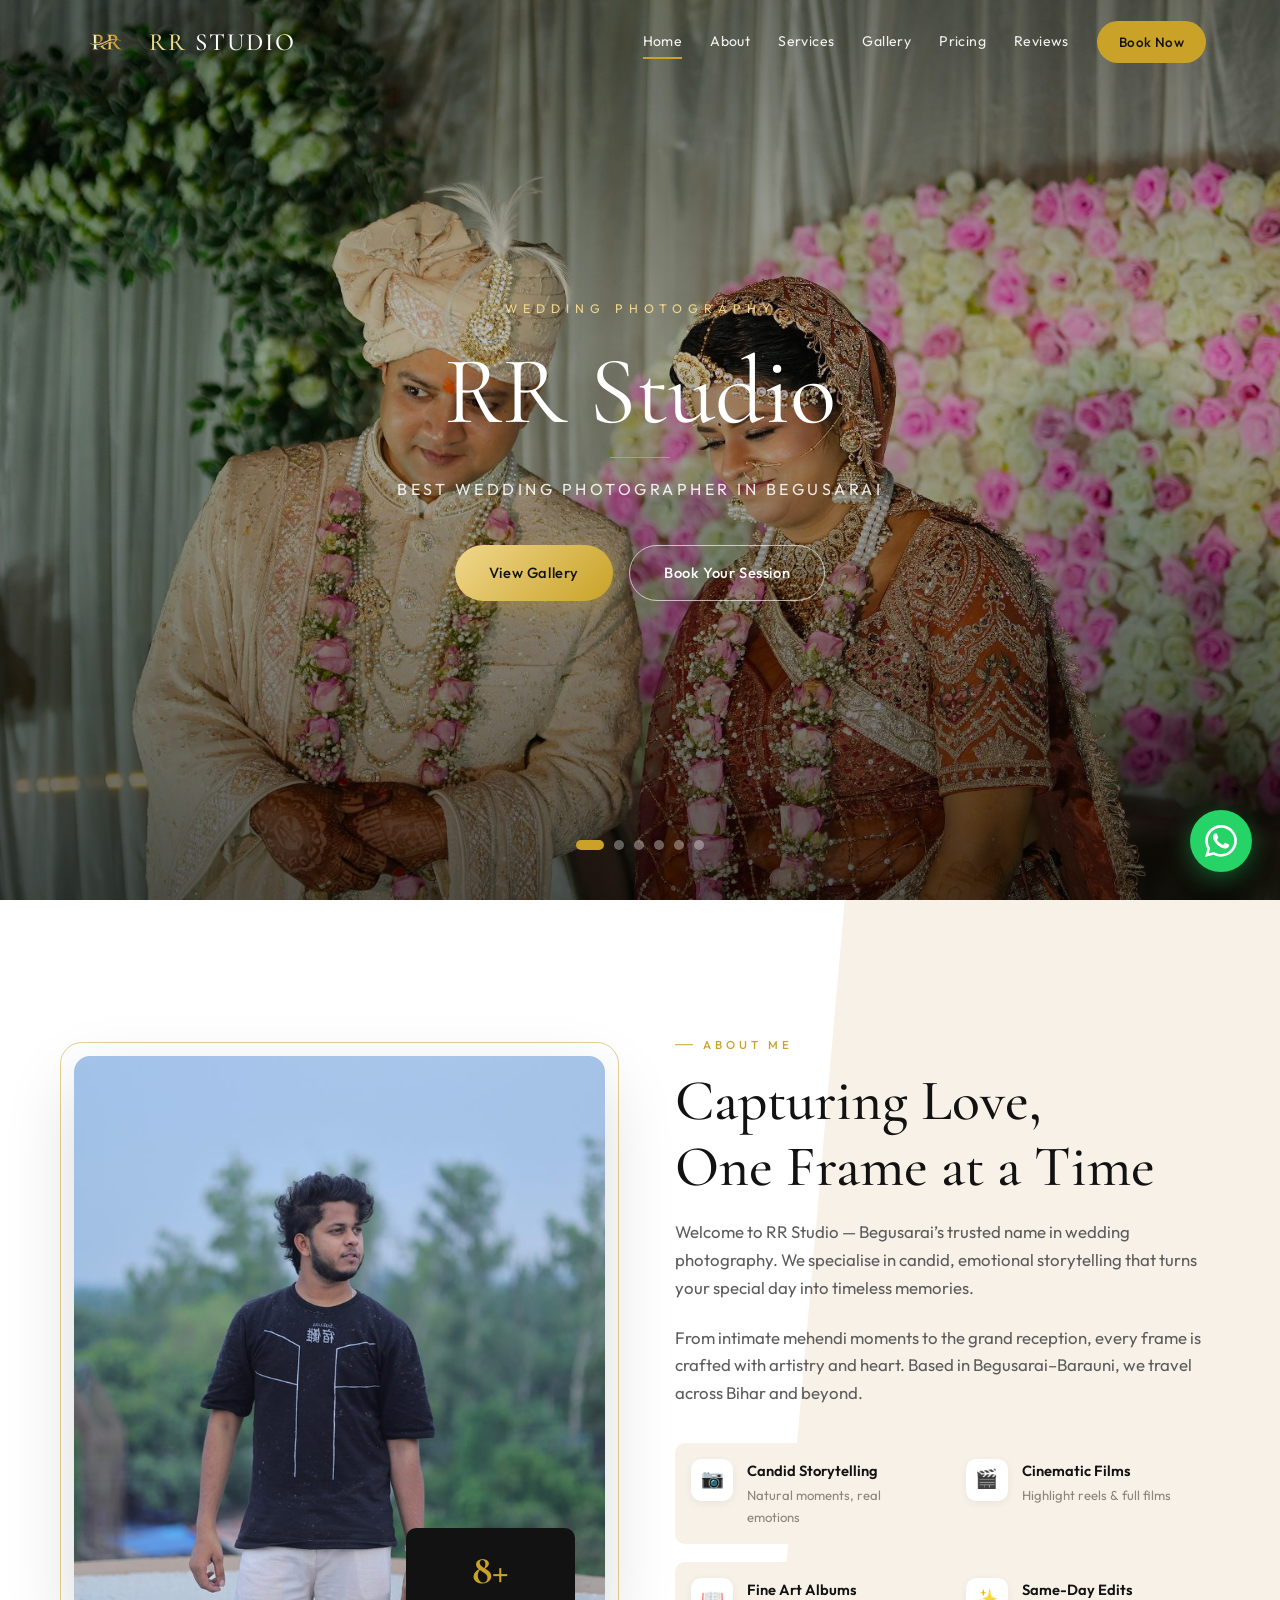
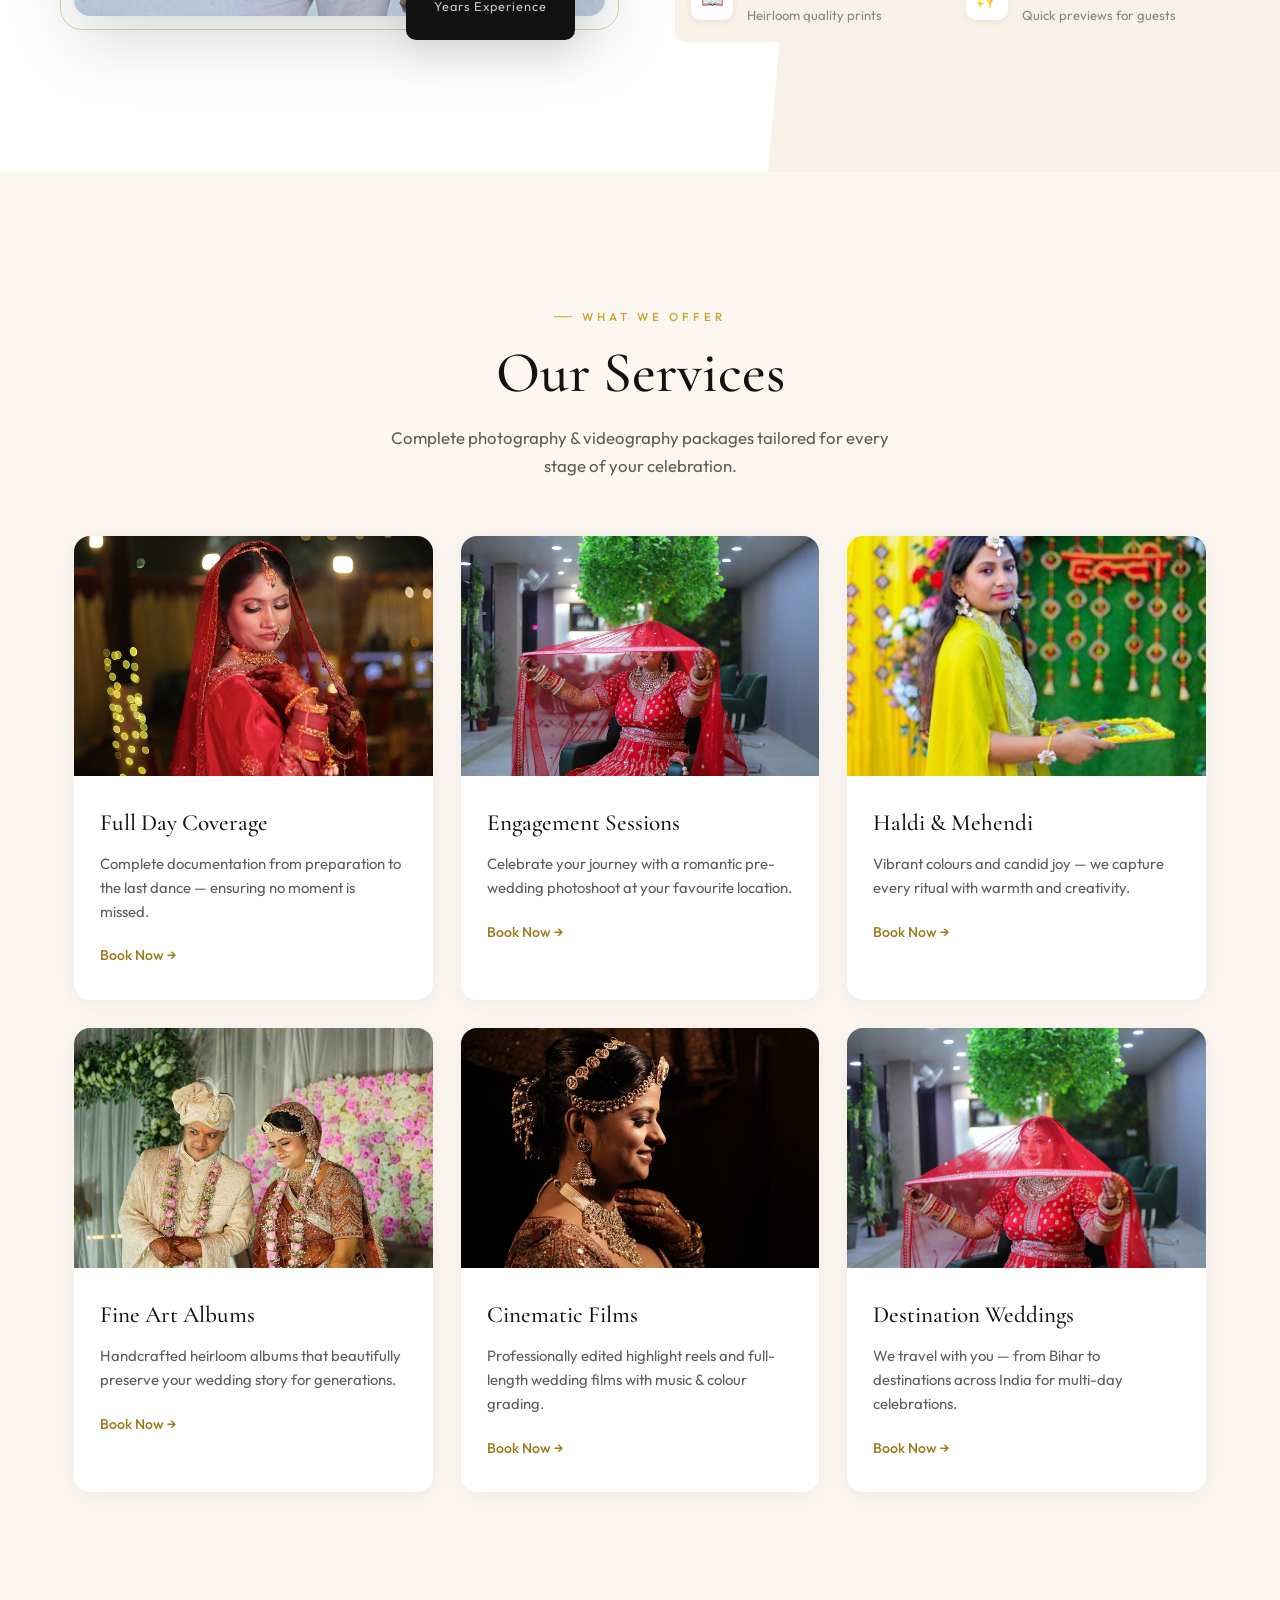
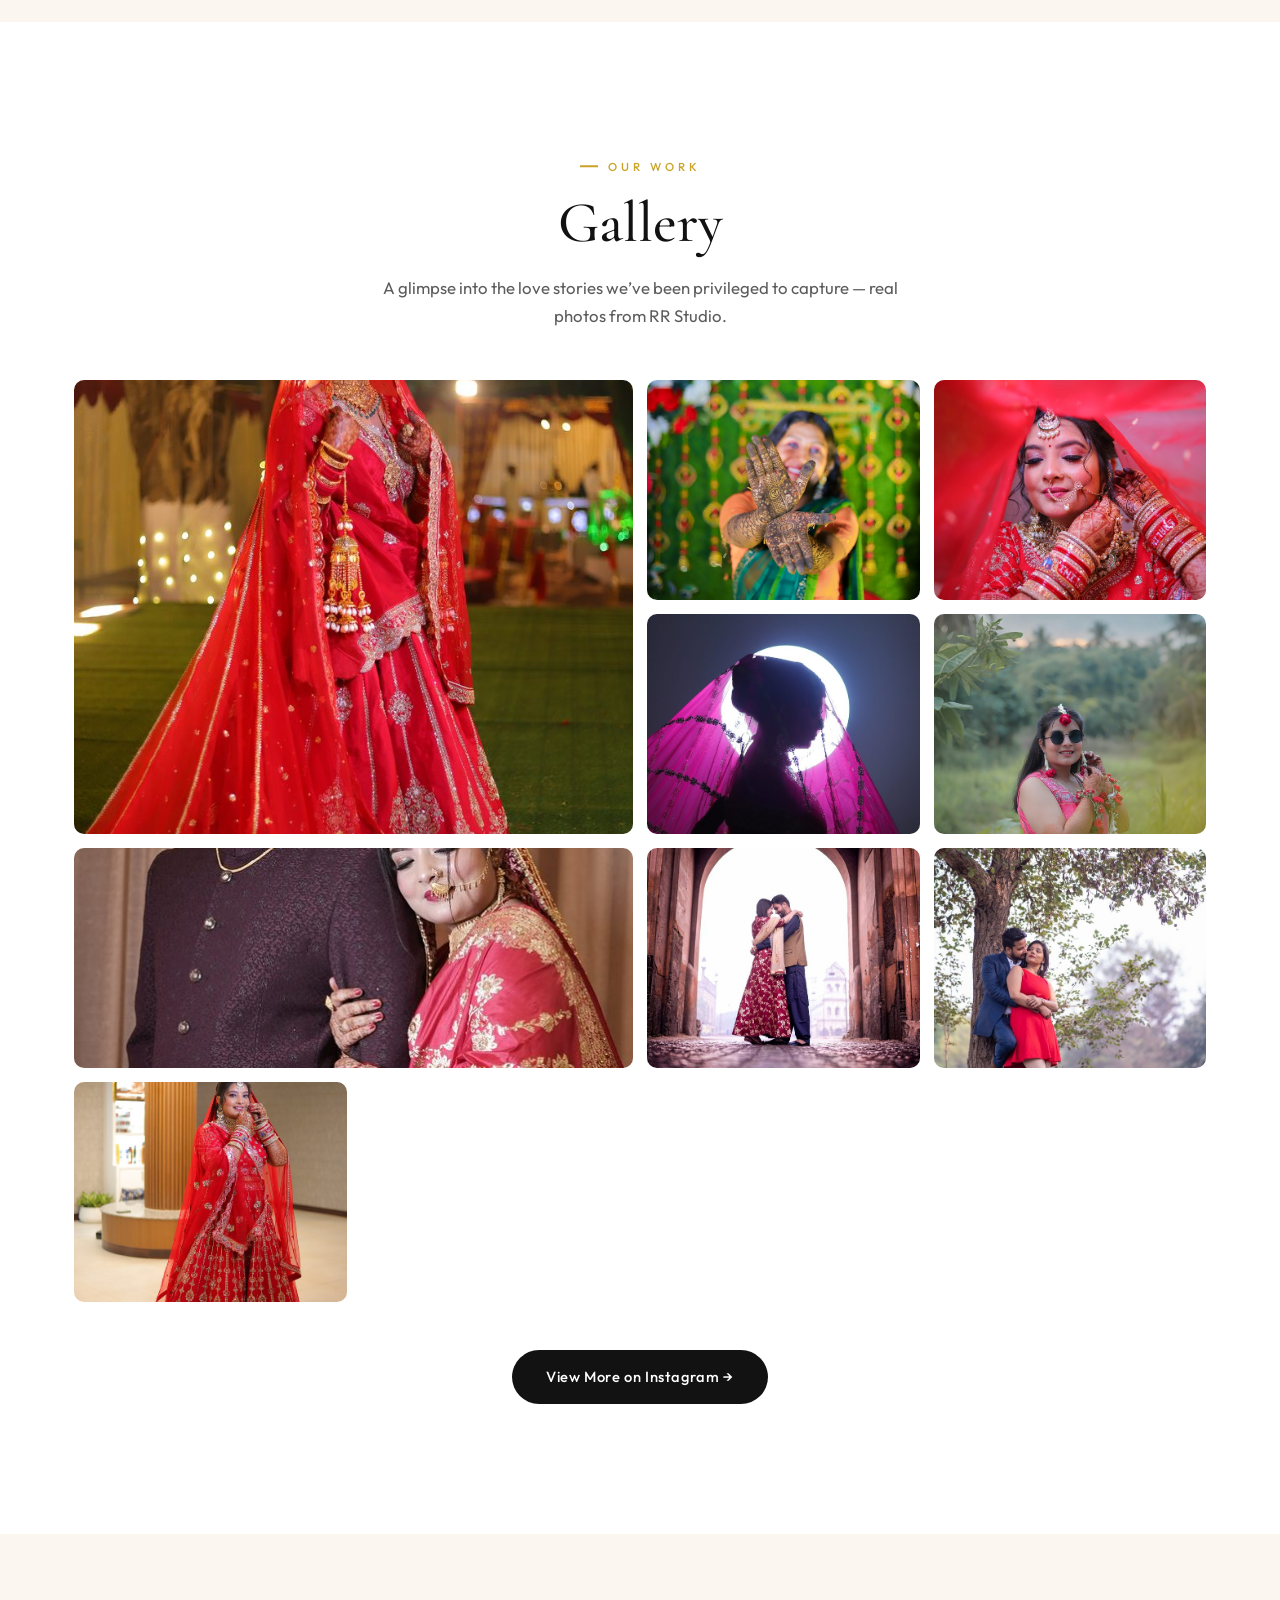
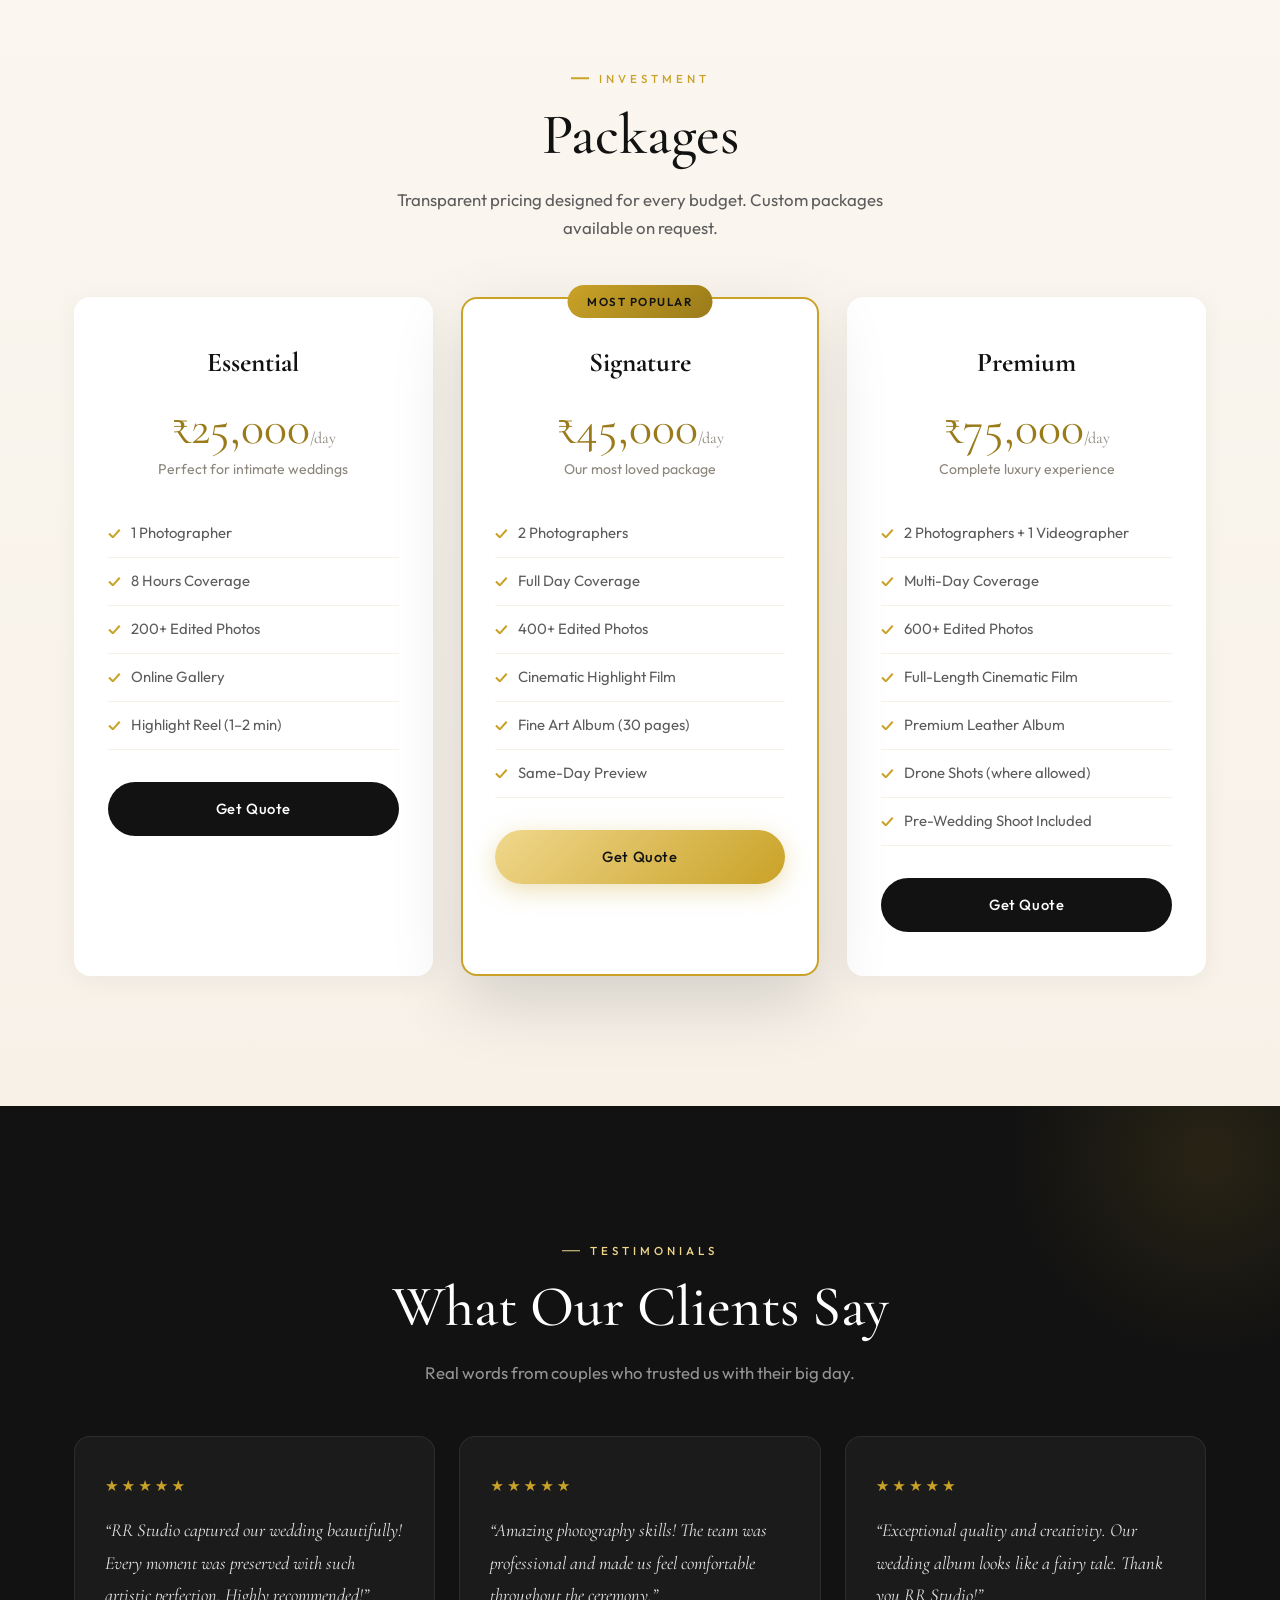
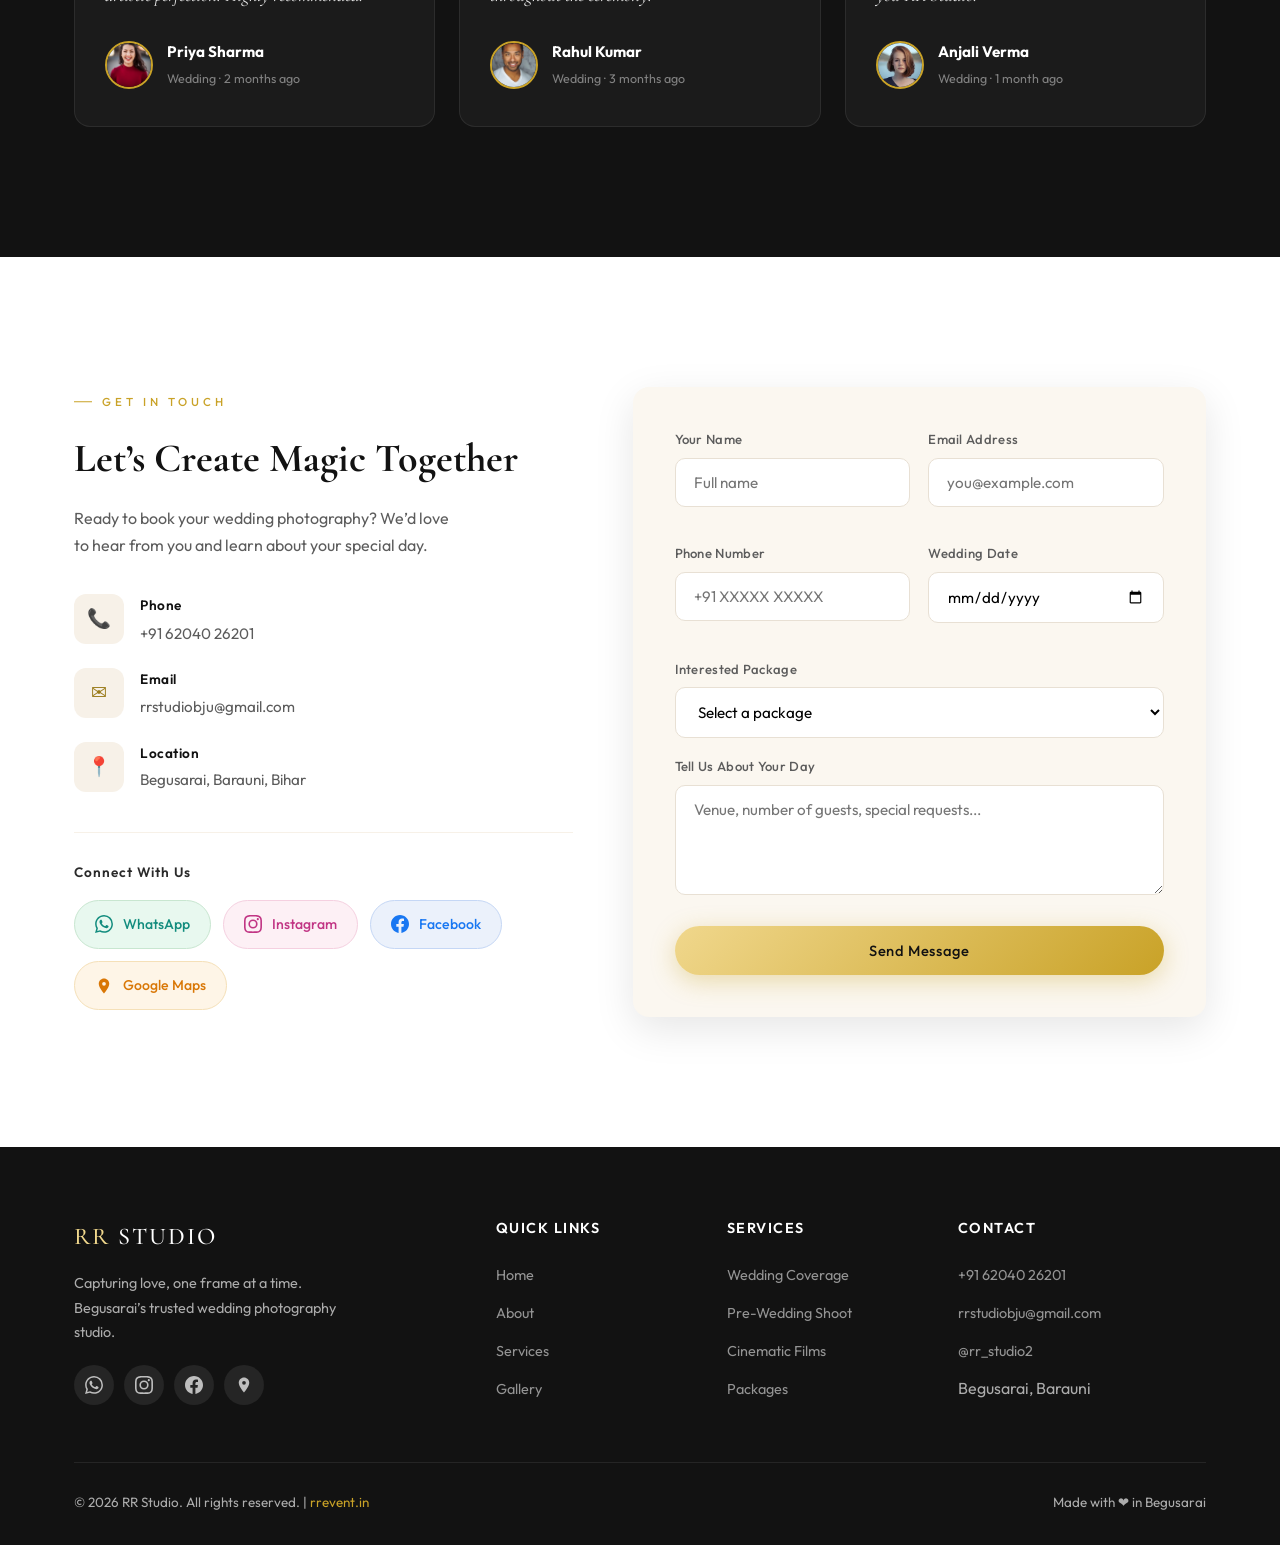
==== rrevent/index.html @ 8a252569 "Add files via upload" ====
<!DOCTYPE html>
<html lang="en">
<head>
  <meta charset="UTF-8" />
  <meta name="viewport" content="width=device-width, initial-scale=1.0" />
  <meta name="description" content="RR Studio – Best Wedding Photographer in Begusarai. Capturing love, one frame at a time. Full day coverage, engagement sessions, fine art albums." />
  <meta name="keywords" content="wedding photographer Begusarai, RR Studio, wedding photography Bihar, pre-wedding shoot, candid photography" />
  <title>RR Studio | Best Wedding Photographer in Begusarai</title>
  <link rel="preconnect" href="https://fonts.googleapis.com" />
  <link rel="preconnect" href="https://fonts.gstatic.com" crossorigin />
  <link href="https://fonts.googleapis.com/css2?family=Cormorant+Garamond:ital,wght@0,400;0,500;0,600;1,400&family=Outfit:wght@300;400;500;600&display=swap" rel="stylesheet" />
  <link rel="stylesheet" href="css/style.css" />
  <link rel="icon" type="image/png" href="images/logo-rr.png" />
</head>
<body>

  <header class="header" id="header">
    <div class="container">
      <a href="#home" class="logo">
        <img src="images/logo-rr.png" alt="RR Studio" class="logo-img" />
        <span class="logo-text"><span class="logo-accent">RR</span> STUDIO</span>
      </a>
      <nav class="nav" id="nav">
        <a href="#home" class="active">Home</a>
        <a href="#about">About</a>
        <a href="#services">Services</a>
        <a href="#gallery">Gallery</a>
        <a href="#pricing">Pricing</a>
        <a href="#testimonials">Reviews</a>
        <a href="#contact" class="nav-cta">Book Now</a>
      </nav>
      <button class="menu-toggle" id="menuToggle" aria-label="Toggle menu">
        <span></span><span></span><span></span>
      </button>
    </div>
  </header>

  <!-- HERO with real site photos slider -->
  <section class="hero" id="home">
    <div class="hero-slides">
      <div class="hero-slide active" style="background-image:url('images/hero-1.jpg')"></div>
      <div class="hero-slide" style="background-image:url('images/hero-2.jpg')"></div>
      <div class="hero-slide" style="background-image:url('images/hero-3.jpg')"></div>
      <div class="hero-slide" style="background-image:url('images/hero-4.jpg')"></div>
      <div class="hero-slide" style="background-image:url('images/hero-5.jpg')"></div>
      <div class="hero-slide" style="background-image:url('images/hero-6.jpg')"></div>
    </div>
    <div class="hero-overlay"></div>
    <div class="hero-content">
      <p class="hero-label">Wedding Photography</p>
      <h1>RR Studio</h1>
      <div class="hero-line"></div>
      <p class="hero-subtitle">Best Wedding Photographer in Begusarai</p>
      <div class="hero-btns">
        <a href="#gallery" class="btn btn-primary">View Gallery</a>
        <a href="#contact" class="btn btn-outline">Book Your Session</a>
      </div>
    </div>
    <div class="hero-dots" id="heroDots"></div>
  </section>

  <section class="about" id="about">
    <div class="container">
      <div class="about-grid">
        <div class="about-image-wrap">
          <div class="about-frame"></div>
          <div class="about-image">
            <img src="images/about.jpg" alt="RR Studio photographer" loading="lazy" />
          </div>
          <div class="about-badge">
            <strong>8+</strong>
            <span>Years Experience</span>
          </div>
        </div>
        <div class="about-content">
          <span class="section-label">About Me</span>
          <h2 class="section-title">Capturing Love,<br />One Frame at a Time</h2>
          <p class="section-desc">
            Welcome to RR Studio — Begusarai’s trusted name in wedding photography. We specialise in candid, emotional storytelling that turns your special day into timeless memories.
          </p>
          <p class="section-desc">
            From intimate mehendi moments to the grand reception, every frame is crafted with artistry and heart. Based in Begusarai–Barauni, we travel across Bihar and beyond.
          </p>
          <div class="about-features">
            <div class="feature-item">
              <div class="feature-icon">📷</div>
              <div>
                <h4>Candid Storytelling</h4>
                <p>Natural moments, real emotions</p>
              </div>
            </div>
            <div class="feature-item">
              <div class="feature-icon">🎬</div>
              <div>
                <h4>Cinematic Films</h4>
                <p>Highlight reels & full films</p>
              </div>
            </div>
            <div class="feature-item">
              <div class="feature-icon">📖</div>
              <div>
                <h4>Fine Art Albums</h4>
                <p>Heirloom quality prints</p>
              </div>
            </div>
            <div class="feature-item">
              <div class="feature-icon">✨</div>
              <div>
                <h4>Same-Day Edits</h4>
                <p>Quick previews for guests</p>
              </div>
            </div>
          </div>
        </div>
      </div>
    </div>
  </section>

  <section class="services" id="services">
    <div class="container">
      <div class="services-header">
        <span class="section-label">What We Offer</span>
        <h2 class="section-title">Our Services</h2>
        <p class="section-desc">Complete photography & videography packages tailored for every stage of your celebration.</p>
      </div>
      <div class="services-grid">
        <div class="service-card">
          <div class="service-img"><img src="images/service-1.jpg" alt="Full day coverage" loading="lazy" /></div>
          <div class="service-body">
            <h3>Full Day Coverage</h3>
            <p>Complete documentation from preparation to the last dance — ensuring no moment is missed.</p>
            <a href="#contact" class="service-link">Book Now →</a>
          </div>
        </div>
        <div class="service-card">
          <div class="service-img"><img src="images/service-2.jpg" alt="Engagement sessions" loading="lazy" /></div>
          <div class="service-body">
            <h3>Engagement Sessions</h3>
            <p>Celebrate your journey with a romantic pre-wedding photoshoot at your favourite location.</p>
            <a href="#contact" class="service-link">Book Now →</a>
          </div>
        </div>
        <div class="service-card">
          <div class="service-img"><img src="images/service-3.jpg" alt="Haldi & mehendi" loading="lazy" /></div>
          <div class="service-body">
            <h3>Haldi & Mehendi</h3>
            <p>Vibrant colours and candid joy — we capture every ritual with warmth and creativity.</p>
            <a href="#contact" class="service-link">Book Now →</a>
          </div>
        </div>
        <div class="service-card">
          <div class="service-img"><img src="images/service-4.jpg" alt="Fine art albums" loading="lazy" /></div>
          <div class="service-body">
            <h3>Fine Art Albums</h3>
            <p>Handcrafted heirloom albums that beautifully preserve your wedding story for generations.</p>
            <a href="#contact" class="service-link">Book Now →</a>
          </div>
        </div>
        <div class="service-card">
          <div class="service-img"><img src="images/service-5.jpg" alt="Cinematic films" loading="lazy" /></div>
          <div class="service-body">
            <h3>Cinematic Films</h3>
            <p>Professionally edited highlight reels and full-length wedding films with music & colour grading.</p>
            <a href="#contact" class="service-link">Book Now →</a>
          </div>
        </div>
        <div class="service-card">
          <div class="service-img"><img src="images/video-thumb.jpg" alt="Destination weddings" loading="lazy" /></div>
          <div class="service-body">
            <h3>Destination Weddings</h3>
            <p>We travel with you — from Bihar to destinations across India for multi-day celebrations.</p>
            <a href="#contact" class="service-link">Book Now →</a>
          </div>
        </div>
      </div>
    </div>
  </section>

  <section class="gallery" id="gallery">
    <div class="container">
      <div class="gallery-header">
        <span class="section-label">Our Work</span>
        <h2 class="section-title">Gallery</h2>
        <p class="section-desc">A glimpse into the love stories we’ve been privileged to capture — real photos from RR Studio.</p>
      </div>
      <div class="gallery-grid">
        <div class="gallery-item" data-src="images/gallery-1.jpg">
          <img src="images/gallery-1.jpg" alt="Wedding moment" loading="lazy" />
          <div class="gallery-overlay"><span>Wedding Day</span></div>
        </div>
        <div class="gallery-item" data-src="images/gallery-2.jpg">
          <img src="images/gallery-2.jpg" alt="Ceremony" loading="lazy" />
          <div class="gallery-overlay"><span>Ceremony</span></div>
        </div>
        <div class="gallery-item" data-src="images/gallery-3.jpg">
          <img src="images/gallery-3.jpg" alt="Couple" loading="lazy" />
          <div class="gallery-overlay"><span>Romantic</span></div>
        </div>
        <div class="gallery-item" data-src="images/gallery-4.jpg">
          <img src="images/gallery-4.jpg" alt="Details" loading="lazy" />
          <div class="gallery-overlay"><span>Details</span></div>
        </div>
        <div class="gallery-item" data-src="images/gallery-5.jpg">
          <img src="images/gallery-5.jpg" alt="Bride" loading="lazy" />
          <div class="gallery-overlay"><span>Bride</span></div>
        </div>
        <div class="gallery-item" data-src="images/gallery-6.jpg">
          <img src="images/gallery-6.jpg" alt="Couple portrait" loading="lazy" />
          <div class="gallery-overlay"><span>Couple</span></div>
        </div>
        <div class="gallery-item" data-src="images/gallery-7.jpg">
          <img src="images/gallery-7.jpg" alt="Mehendi" loading="lazy" />
          <div class="gallery-overlay"><span>Mehendi</span></div>
        </div>
        <div class="gallery-item" data-src="images/gallery-8.jpg">
          <img src="images/gallery-8.jpg" alt="Pre-wedding" loading="lazy" />
          <div class="gallery-overlay"><span>Pre-Wedding</span></div>
        </div>
        <div class="gallery-item" data-src="images/gallery-9.jpg">
          <img src="images/gallery-9.jpg" alt="Ceremony rituals" loading="lazy" />
          <div class="gallery-overlay"><span>Rituals</span></div>
        </div>
      </div>
      <div class="gallery-cta">
        <a href="https://www.instagram.com/rr_studio2" target="_blank" rel="noopener" class="btn btn-dark">View More on Instagram →</a>
      </div>
    </div>
  </section>

  <section class="pricing" id="pricing">
    <div class="container">
      <div class="pricing-header">
        <span class="section-label">Investment</span>
        <h2 class="section-title">Packages</h2>
        <p class="section-desc">Transparent pricing designed for every budget. Custom packages available on request.</p>
      </div>
      <div class="pricing-grid">
        <div class="price-card">
          <h3>Essential</h3>
          <div class="price-amount">₹25,000<span>/day</span></div>
          <p>Perfect for intimate weddings</p>
          <ul class="price-features">
            <li>1 Photographer</li>
            <li>8 Hours Coverage</li>
            <li>200+ Edited Photos</li>
            <li>Online Gallery</li>
            <li>Highlight Reel (1–2 min)</li>
          </ul>
          <a href="#contact" class="btn btn-dark" style="width:100%;justify-content:center">Get Quote</a>
        </div>
        <div class="price-card featured">
          <div class="price-badge">Most Popular</div>
          <h3>Signature</h3>
          <div class="price-amount">₹45,000<span>/day</span></div>
          <p>Our most loved package</p>
          <ul class="price-features">
            <li>2 Photographers</li>
            <li>Full Day Coverage</li>
            <li>400+ Edited Photos</li>
            <li>Cinematic Highlight Film</li>
            <li>Fine Art Album (30 pages)</li>
            <li>Same-Day Preview</li>
          </ul>
          <a href="#contact" class="btn btn-primary" style="width:100%;justify-content:center">Get Quote</a>
        </div>
        <div class="price-card">
          <h3>Premium</h3>
          <div class="price-amount">₹75,000<span>/day</span></div>
          <p>Complete luxury experience</p>
          <ul class="price-features">
            <li>2 Photographers + 1 Videographer</li>
            <li>Multi-Day Coverage</li>
            <li>600+ Edited Photos</li>
            <li>Full-Length Cinematic Film</li>
            <li>Premium Leather Album</li>
            <li>Drone Shots (where allowed)</li>
            <li>Pre-Wedding Shoot Included</li>
          </ul>
          <a href="#contact" class="btn btn-dark" style="width:100%;justify-content:center">Get Quote</a>
        </div>
      </div>
    </div>
  </section>

  <section class="testimonials" id="testimonials">
    <div class="container">
      <div class="testimonials-header">
        <span class="section-label">Testimonials</span>
        <h2 class="section-title">What Our Clients Say</h2>
        <p class="section-desc">Real words from couples who trusted us with their big day.</p>
      </div>
      <div class="testimonials-slider">
        <div class="testimonial-card">
          <div class="testimonial-stars">★★★★★</div>
          <p>“RR Studio captured our wedding beautifully! Every moment was preserved with such artistic perfection. Highly recommended!”</p>
          <div class="testimonial-author">
            <img src="images/avatar-2.jpg" alt="Priya Sharma" loading="lazy" />
            <div>
              <strong>Priya Sharma</strong>
              <span>Wedding · 2 months ago</span>
            </div>
          </div>
        </div>
        <div class="testimonial-card">
          <div class="testimonial-stars">★★★★★</div>
          <p>“Amazing photography skills! The team was professional and made us feel comfortable throughout the ceremony.”</p>
          <div class="testimonial-author">
            <img src="images/avatar-1.jpg" alt="Rahul Kumar" loading="lazy" />
            <div>
              <strong>Rahul Kumar</strong>
              <span>Wedding · 3 months ago</span>
            </div>
          </div>
        </div>
        <div class="testimonial-card">
          <div class="testimonial-stars">★★★★★</div>
          <p>“Exceptional quality and creativity. Our wedding album looks like a fairy tale. Thank you RR Studio!”</p>
          <div class="testimonial-author">
            <img src="images/avatar-3.jpg" alt="Anjali Verma" loading="lazy" />
            <div>
              <strong>Anjali Verma</strong>
              <span>Wedding · 1 month ago</span>
            </div>
          </div>
        </div>
      </div>
    </div>
  </section>

  <section class="contact" id="contact">
    <div class="container">
      <div class="contact-grid">
        <div class="contact-info">
          <span class="section-label">Get In Touch</span>
          <h2>Let’s Create Magic Together</h2>
          <p>Ready to book your wedding photography? We’d love to hear from you and learn about your special day.</p>
          <div class="contact-details">
            <div class="contact-item">
              <div class="contact-icon">📞</div>
              <div>
                <h4>Phone</h4>
                <a href="tel:+916204026201">+91 62040 26201</a>
              </div>
            </div>
            <div class="contact-item">
              <div class="contact-icon">✉️</div>
              <div>
                <h4>Email</h4>
                <a href="mailto:rrstudiobju@gmail.com">rrstudiobju@gmail.com</a>
              </div>
            </div>
            <div class="contact-item">
              <div class="contact-icon">📍</div>
              <div>
                <h4>Location</h4>
                <p>Begusarai, Barauni, Bihar</p>
              </div>
            </div>
          </div>

          <!-- Separate social media links -->
          <div class="social-section">
            <h4>Connect With Us</h4>
            <div class="social-links">
              <a href="https://wa.me/916204026201" target="_blank" rel="noopener" class="social-btn social-whatsapp">
                <svg viewBox="0 0 24 24" fill="currentColor"><path d="M17.472 14.382c-.297-.149-1.758-.867-2.03-.967-.273-.099-.471-.148-.67.15-.197.297-.767.966-.94 1.164-.173.199-.347.223-.644.075-.297-.15-1.255-.463-2.39-1.475-.883-.788-1.48-1.761-1.653-2.059-.173-.297-.018-.458.13-.606.134-.133.298-.347.446-.52.149-.174.198-.298.298-.497.099-.198.05-.371-.025-.52-.075-.149-.669-1.612-.916-2.207-.242-.579-.487-.5-.669-.51-.173-.008-.371-.01-.57-.01-.198 0-.52.074-.792.372-.272.297-1.04 1.016-1.04 2.479 0 1.462 1.065 2.875 1.213 3.074.149.198 2.096 3.2 5.077 4.487.709.306 1.262.489 1.694.625.712.227 1.36.195 1.871.118.571-.085 1.758-.719 2.006-1.413.248-.694.248-1.289.173-1.413-.074-.124-.272-.198-.57-.347m-5.421 7.403h-.004a9.87 9.87 0 01-5.031-1.378l-.361-.214-3.741.982.998-3.648-.235-.374a9.86 9.86 0 01-1.51-5.26c.001-5.45 4.436-9.884 9.888-9.884 2.64 0 5.122 1.03 6.988 2.898a9.825 9.825 0 012.893 6.994c-.003 5.45-4.435 9.884-9.885 9.884m8.413-18.297A11.815 11.815 0 0012.05 0C5.495 0 .16 5.335.157 11.892c0 2.096.547 4.142 1.588 5.945L.057 24l6.305-1.654a11.882 11.882 0 005.683 1.448h.005c6.554 0 11.89-5.335 11.893-11.893a11.821 11.821 0 00-3.48-8.413z"/></svg>
                WhatsApp
              </a>
              <a href="https://www.instagram.com/rr_studio2" target="_blank" rel="noopener" class="social-btn social-instagram">
                <svg viewBox="0 0 24 24" fill="currentColor"><path d="M12 2.163c3.204 0 3.584.012 4.85.07 3.252.148 4.771 1.691 4.919 4.919.058 1.265.069 1.645.069 4.849 0 3.205-.012 3.584-.069 4.849-.149 3.225-1.664 4.771-4.919 4.919-1.266.058-1.644.07-4.85.07-3.204 0-3.584-.012-4.849-.07-3.26-.149-4.771-1.699-4.919-4.92-.058-1.265-.07-1.644-.07-4.849 0-3.204.013-3.583.07-4.849.149-3.227 1.664-4.771 4.919-4.919 1.266-.057 1.645-.069 4.849-.069zM12 0C8.741 0 8.333.014 7.053.072 2.695.272.273 2.69.073 7.052.014 8.333 0 8.741 0 12c0 3.259.014 3.668.072 4.948.2 4.358 2.618 6.78 6.98 6.98C8.333 23.986 8.741 24 12 24c3.259 0 3.668-.014 4.948-.072 4.354-.2 6.782-2.618 6.979-6.98.059-1.28.073-1.689.073-4.948 0-3.259-.014-3.667-.072-4.947-.196-4.354-2.617-6.78-6.979-6.98C15.668.014 15.259 0 12 0zm0 5.838a6.162 6.162 0 100 12.324 6.162 6.162 0 000-12.324zM12 16a4 4 0 110-8 4 4 0 010 8zm6.406-11.845a1.44 1.44 0 100 2.881 1.44 1.44 0 000-2.881z"/></svg>
                Instagram
              </a>
              <a href="https://www.facebook.com/share/1G24nkr9LL/" target="_blank" rel="noopener" class="social-btn social-facebook">
                <svg viewBox="0 0 24 24" fill="currentColor"><path d="M24 12.073c0-6.627-5.373-12-12-12s-12 5.373-12 12c0 5.99 4.388 10.954 10.125 11.854v-8.385H7.078v-3.47h3.047V9.43c0-3.007 1.792-4.669 4.533-4.669 1.312 0 2.686.235 2.686.235v2.953H15.83c-1.491 0-1.956.925-1.956 1.874v2.25h3.328l-.532 3.47h-2.796v8.385C19.612 23.027 24 18.062 24 12.073z"/></svg>
                Facebook
              </a>
              <a href="https://maps.app.goo.gl/Mp9yTVMBYyzsMX6s5" target="_blank" rel="noopener" class="social-btn social-maps">
                <svg viewBox="0 0 24 24" fill="currentColor"><path d="M12 2C8.13 2 5 5.13 5 9c0 5.25 7 13 7 13s7-7.75 7-13c0-3.87-3.13-7-7-7zm0 9.5a2.5 2.5 0 010-5 2.5 2.5 0 010 5z"/></svg>
                Google Maps
              </a>
            </div>
          </div>
        </div>

        <form class="contact-form" id="contactForm" onsubmit="return handleSubmit(event)">
          <div class="form-row">
            <div class="form-group">
              <label for="name">Your Name</label>
              <input type="text" id="name" name="name" required placeholder="Full name" />
            </div>
            <div class="form-group">
              <label for="email">Email Address</label>
              <input type="email" id="email" name="email" required placeholder="you@example.com" />
            </div>
          </div>
          <div class="form-row">
            <div class="form-group">
              <label for="phone">Phone Number</label>
              <input type="tel" id="phone" name="phone" required placeholder="+91 XXXXX XXXXX" />
            </div>
            <div class="form-group">
              <label for="date">Wedding Date</label>
              <input type="date" id="date" name="date" />
            </div>
          </div>
          <div class="form-group">
            <label for="package">Interested Package</label>
            <select id="package" name="package">
              <option value="">Select a package</option>
              <option value="essential">Essential – ₹25,000</option>
              <option value="signature">Signature – ₹45,000</option>
              <option value="premium">Premium – ₹75,000</option>
              <option value="custom">Custom Package</option>
            </select>
          </div>
          <div class="form-group">
            <label for="message">Tell Us About Your Day</label>
            <textarea id="message" name="message" placeholder="Venue, number of guests, special requests..."></textarea>
          </div>
          <button type="submit" class="btn btn-primary form-submit">Send Message</button>
        </form>
      </div>
    </div>
  </section>

  <footer class="footer">
    <div class="container">
      <div class="footer-grid">
        <div class="footer-brand">
          <span class="logo-text"><span class="logo-accent">RR</span> STUDIO</span>
          <p>Capturing love, one frame at a time. Begusarai’s trusted wedding photography studio.</p>
          <div class="footer-social">
            <a href="https://wa.me/916204026201" target="_blank" rel="noopener" aria-label="WhatsApp">
              <svg viewBox="0 0 24 24" fill="currentColor"><path d="M17.472 14.382c-.297-.149-1.758-.867-2.03-.967-.273-.099-.471-.148-.67.15-.197.297-.767.966-.94 1.164-.173.199-.347.223-.644.075-.297-.15-1.255-.463-2.39-1.475-.883-.788-1.48-1.761-1.653-2.059-.173-.297-.018-.458.13-.606.134-.133.298-.347.446-.52.149-.174.198-.298.298-.497.099-.198.05-.371-.025-.52-.075-.149-.669-1.612-.916-2.207-.242-.579-.487-.5-.669-.51-.173-.008-.371-.01-.57-.01-.198 0-.52.074-.792.372-.272.297-1.04 1.016-1.04 2.479 0 1.462 1.065 2.875 1.213 3.074.149.198 2.096 3.2 5.077 4.487.709.306 1.262.489 1.694.625.712.227 1.36.195 1.871.118.571-.085 1.758-.719 2.006-1.413.248-.694.248-1.289.173-1.413-.074-.124-.272-.198-.57-.347m-5.421 7.403h-.004a9.87 9.87 0 01-5.031-1.378l-.361-.214-3.741.982.998-3.648-.235-.374a9.86 9.86 0 01-1.51-5.26c.001-5.45 4.436-9.884 9.888-9.884 2.64 0 5.122 1.03 6.988 2.898a9.825 9.825 0 012.893 6.994c-.003 5.45-4.435 9.884-9.885 9.884m8.413-18.297A11.815 11.815 0 0012.05 0C5.495 0 .16 5.335.157 11.892c0 2.096.547 4.142 1.588 5.945L.057 24l6.305-1.654a11.882 11.882 0 005.683 1.448h.005c6.554 0 11.89-5.335 11.893-11.893a11.821 11.821 0 00-3.48-8.413z"/></svg>
            </a>
            <a href="https://www.instagram.com/rr_studio2" target="_blank" rel="noopener" aria-label="Instagram">
              <svg viewBox="0 0 24 24" fill="currentColor"><path d="M12 2.163c3.204 0 3.584.012 4.85.07 3.252.148 4.771 1.691 4.919 4.919.058 1.265.069 1.645.069 4.849 0 3.205-.012 3.584-.069 4.849-.149 3.225-1.664 4.771-4.919 4.919-1.266.058-1.644.07-4.85.07-3.204 0-3.584-.012-4.849-.07-3.26-.149-4.771-1.699-4.919-4.92-.058-1.265-.07-1.644-.07-4.849 0-3.204.013-3.583.07-4.849.149-3.227 1.664-4.771 4.919-4.919 1.266-.057 1.645-.069 4.849-.069zM12 0C8.741 0 8.333.014 7.053.072 2.695.272.273 2.69.073 7.052.014 8.333 0 8.741 0 12c0 3.259.014 3.668.072 4.948.2 4.358 2.618 6.78 6.98 6.98C8.333 23.986 8.741 24 12 24c3.259 0 3.668-.014 4.948-.072 4.354-.2 6.782-2.618 6.979-6.98.059-1.28.073-1.689.073-4.948 0-3.259-.014-3.667-.072-4.947-.196-4.354-2.617-6.78-6.979-6.98C15.668.014 15.259 0 12 0zm0 5.838a6.162 6.162 0 100 12.324 6.162 6.162 0 000-12.324zM12 16a4 4 0 110-8 4 4 0 010 8zm6.406-11.845a1.44 1.44 0 100 2.881 1.44 1.44 0 000-2.881z"/></svg>
            </a>
            <a href="https://www.facebook.com/share/1G24nkr9LL/" target="_blank" rel="noopener" aria-label="Facebook">
              <svg viewBox="0 0 24 24" fill="currentColor"><path d="M24 12.073c0-6.627-5.373-12-12-12s-12 5.373-12 12c0 5.99 4.388 10.954 10.125 11.854v-8.385H7.078v-3.47h3.047V9.43c0-3.007 1.792-4.669 4.533-4.669 1.312 0 2.686.235 2.686.235v2.953H15.83c-1.491 0-1.956.925-1.956 1.874v2.25h3.328l-.532 3.47h-2.796v8.385C19.612 23.027 24 18.062 24 12.073z"/></svg>
            </a>
            <a href="https://maps.app.goo.gl/Mp9yTVMBYyzsMX6s5" target="_blank" rel="noopener" aria-label="Location">
              <svg viewBox="0 0 24 24" fill="currentColor"><path d="M12 2C8.13 2 5 5.13 5 9c0 5.25 7 13 7 13s7-7.75 7-13c0-3.87-3.13-7-7-7zm0 9.5a2.5 2.5 0 010-5 2.5 2.5 0 010 5z"/></svg>
            </a>
          </div>
        </div>
        <div>
          <h4>Quick Links</h4>
          <ul>
            <li><a href="#home">Home</a></li>
            <li><a href="#about">About</a></li>
            <li><a href="#services">Services</a></li>
            <li><a href="#gallery">Gallery</a></li>
          </ul>
        </div>
        <div>
          <h4>Services</h4>
          <ul>
            <li><a href="#services">Wedding Coverage</a></li>
            <li><a href="#services">Pre-Wedding Shoot</a></li>
            <li><a href="#services">Cinematic Films</a></li>
            <li><a href="#pricing">Packages</a></li>
          </ul>
        </div>
        <div>
          <h4>Contact</h4>
          <ul>
            <li><a href="tel:+916204026201">+91 62040 26201</a></li>
            <li><a href="mailto:rrstudiobju@gmail.com">rrstudiobju@gmail.com</a></li>
            <li><a href="https://www.instagram.com/rr_studio2" target="_blank">@rr_studio2</a></li>
            <li>Begusarai, Barauni</li>
          </ul>
        </div>
      </div>
      <div class="footer-bottom">
        <p>© 2026 RR Studio. All rights reserved. | <a href="https://rrevent.in">rrevent.in</a></p>
        <p>Made with ❤️ in Begusarai</p>
      </div>
    </div>
  </footer>

  <a href="https://wa.me/916204026201?text=Hi%20RR%20Studio%2C%20I%27d%20like%20to%20enquire%20about%20wedding%20photography."
     class="whatsapp-float" target="_blank" rel="noopener" aria-label="Chat on WhatsApp">
    <span class="whatsapp-tooltip">Chat with us on WhatsApp</span>
    <svg viewBox="0 0 24 24" xmlns="http://www.w3.org/2000/svg"><path d="M17.472 14.382c-.297-.149-1.758-.867-2.03-.967-.273-.099-.471-.148-.67.15-.197.297-.767.966-.94 1.164-.173.199-.347.223-.644.075-.297-.15-1.255-.463-2.39-1.475-.883-.788-1.48-1.761-1.653-2.059-.173-.297-.018-.458.13-.606.134-.133.298-.347.446-.52.149-.174.198-.298.298-.497.099-.198.05-.371-.025-.52-.075-.149-.669-1.612-.916-2.207-.242-.579-.487-.5-.669-.51-.173-.008-.371-.01-.57-.01-.198 0-.52.074-.792.372-.272.297-1.04 1.016-1.04 2.479 0 1.462 1.065 2.875 1.213 3.074.149.198 2.096 3.2 5.077 4.487.709.306 1.262.489 1.694.625.712.227 1.36.195 1.871.118.571-.085 1.758-.719 2.006-1.413.248-.694.248-1.289.173-1.413-.074-.124-.272-.198-.57-.347m-5.421 7.403h-.004a9.87 9.87 0 01-5.031-1.378l-.361-.214-3.741.982.998-3.648-.235-.374a9.86 9.86 0 01-1.51-5.26c.001-5.45 4.436-9.884 9.888-9.884 2.64 0 5.122 1.03 6.988 2.898a9.825 9.825 0 012.893 6.994c-.003 5.45-4.435 9.884-9.885 9.884m8.413-18.297A11.815 11.815 0 0012.05 0C5.495 0 .16 5.335.157 11.892c0 2.096.547 4.142 1.588 5.945L.057 24l6.305-1.654a11.882 11.882 0 005.683 1.448h.005c6.554 0 11.89-5.335 11.893-11.893a11.821 11.821 0 00-3.48-8.413z"/></svg>
  </a>

  <div class="lightbox" id="lightbox">
    <button class="lightbox-close" id="lightboxClose" aria-label="Close">×</button>
    <img src="" alt="Gallery image" id="lightboxImg" />
  </div>

  <script src="js/script.js"></script>
</body>
</html>
---- rrevent/css/style.css ----
/* ============================================
   RR STUDIO – Premium Wedding Photography
   More attractive redesign · Real site photos
   ============================================ */

:root {
  --gold: #C9A227;
  --gold-light: #F0D78C;
  --gold-dark: #9A7B1A;
  --rose: #C4A484;
  --cream: #FBF7F0;
  --ivory: #F7F1E8;
  --dark: #121212;
  --charcoal: #2A2A2A;
  --gray: #5C5C5C;
  --muted: #8B857B;
  --white: #FFFFFF;
  --glass: rgba(255,255,255,0.12);
  --shadow: 0 12px 40px rgba(0,0,0,0.1);
  --shadow-lg: 0 25px 70px rgba(0,0,0,0.15);
  --radius: 16px;
  --radius-sm: 10px;
  --transition: all 0.4s cubic-bezier(0.22, 1, 0.36, 1);
  --font-serif: 'Cormorant Garamond', Georgia, serif;
  --font-sans: 'Outfit', system-ui, sans-serif;
}

*, *::before, *::after { box-sizing: border-box; margin: 0; padding: 0; }
html { scroll-behavior: smooth; }
body {
  font-family: var(--font-sans);
  color: var(--dark);
  background: var(--cream);
  line-height: 1.65;
  overflow-x: hidden;
}
img { max-width: 100%; height: auto; display: block; }
a { text-decoration: none; color: inherit; transition: var(--transition); }
ul { list-style: none; }

.container { width: 100%; max-width: 1180px; margin: 0 auto; padding: 0 24px; }

.section-label {
  display: inline-block;
  font-size: 0.72rem;
  letter-spacing: 4px;
  text-transform: uppercase;
  color: var(--gold);
  font-weight: 500;
  margin-bottom: 14px;
  position: relative;
  padding-left: 28px;
}
.section-label::before {
  content: '';
  position: absolute;
  left: 0; top: 50%;
  width: 18px; height: 1.5px;
  background: var(--gold);
  transform: translateY(-50%);
}
.section-title {
  font-family: var(--font-serif);
  font-size: clamp(2.4rem, 5vw, 3.6rem);
  font-weight: 500;
  line-height: 1.15;
  color: var(--dark);
  margin-bottom: 18px;
}
.section-desc {
  font-size: 1.05rem;
  color: var(--gray);
  max-width: 540px;
  margin-bottom: 0;
}

.btn {
  display: inline-flex;
  align-items: center;
  gap: 10px;
  padding: 15px 34px;
  font-family: var(--font-sans);
  font-size: 0.92rem;
  font-weight: 500;
  letter-spacing: 0.6px;
  border-radius: 50px;
  border: none;
  cursor: pointer;
  transition: var(--transition);
}
.btn-primary {
  background: linear-gradient(135deg, var(--gold-light), var(--gold), var(--gold-dark));
  background-size: 200% 200%;
  color: var(--dark);
  box-shadow: 0 6px 24px rgba(201,162,39,0.35);
}
.btn-primary:hover {
  background-position: 100% 0;
  transform: translateY(-3px);
  box-shadow: 0 10px 32px rgba(201,162,39,0.45);
}
.btn-outline {
  background: transparent;
  color: var(--white);
  border: 1.5px solid rgba(255,255,255,0.65);
  backdrop-filter: blur(4px);
}
.btn-outline:hover {
  background: var(--white);
  color: var(--dark);
  border-color: var(--white);
}
.btn-dark {
  background: var(--dark);
  color: var(--white);
}
.btn-dark:hover { background: var(--gold); color: var(--dark); }

.header {
  position: fixed;
  top: 0; left: 0; width: 100%;
  z-index: 1000;
  padding: 20px 0;
  transition: var(--transition);
}
.header.scrolled {
  background: rgba(251,247,240,0.92);
  backdrop-filter: blur(16px);
  box-shadow: 0 2px 24px rgba(0,0,0,0.06);
  padding: 12px 0;
}
.header .container {
  display: flex;
  align-items: center;
  justify-content: space-between;
}
.logo {
  display: flex;
  align-items: center;
  gap: 12px;
}
.logo-img {
  height: 44px;
  width: auto;
  border-radius: 6px;
  object-fit: contain;
}
.logo-text {
  font-family: var(--font-serif);
  font-size: 1.55rem;
  font-weight: 500;
  letter-spacing: 2px;
  color: var(--white);
  transition: var(--transition);
}
.header.scrolled .logo-text { color: var(--dark); }
.logo-accent { color: var(--gold-light); }
.header.scrolled .logo-accent { color: var(--gold); }

.nav { display: flex; align-items: center; gap: 28px; }
.nav a {
  font-size: 0.88rem;
  font-weight: 400;
  letter-spacing: 0.4px;
  color: rgba(255,255,255,0.92);
  position: relative;
}
.header.scrolled .nav a { color: var(--charcoal); }
.nav a::after {
  content: '';
  position: absolute;
  bottom: -5px; left: 0;
  width: 0; height: 1.5px;
  background: var(--gold);
  transition: width 0.3s;
}
.nav a:hover::after, .nav a.active::after { width: 100%; }
.nav a:hover { color: var(--gold-light); }
.header.scrolled .nav a:hover { color: var(--gold); }

.nav-cta {
  padding: 10px 22px !important;
  background: var(--gold) !important;
  color: var(--dark) !important;
  border-radius: 50px;
  font-size: 0.84rem !important;
  font-weight: 500 !important;
}
.nav-cta::after { display: none !important; }
.nav-cta:hover { background: var(--gold-light) !important; transform: translateY(-1px); }

.menu-toggle {
  display: none;
  flex-direction: column;
  gap: 6px;
  background: none;
  border: none;
  cursor: pointer;
  padding: 4px;
  z-index: 1001;
}
.menu-toggle span {
  width: 26px; height: 2px;
  background: var(--white);
  transition: var(--transition);
  border-radius: 2px;
}
.header.scrolled .menu-toggle span { background: var(--dark); }

.hero {
  position: relative;
  height: 100vh;
  min-height: 680px;
  overflow: hidden;
}
.hero-slides { position: absolute; inset: 0; }
.hero-slide {
  position: absolute;
  inset: 0;
  opacity: 0;
  transition: opacity 1.2s ease;
  background-size: cover;
  background-position: center;
}
.hero-slide.active { opacity: 1; z-index: 1; }
.hero-overlay {
  position: absolute;
  inset: 0;
  z-index: 2;
  background: linear-gradient(180deg, rgba(0,0,0,0.35) 0%, rgba(0,0,0,0.25) 40%, rgba(0,0,0,0.65) 100%);
}
.hero-content {
  position: relative;
  z-index: 3;
  height: 100%;
  display: flex;
  flex-direction: column;
  align-items: center;
  justify-content: center;
  text-align: center;
  padding: 0 24px;
}
.hero-label {
  font-size: 0.78rem;
  letter-spacing: 6px;
  text-transform: uppercase;
  color: var(--gold-light);
  margin-bottom: 22px;
  opacity: 0;
  animation: fadeUp 0.9s 0.3s forwards;
}
.hero h1 {
  font-family: var(--font-serif);
  font-size: clamp(3.2rem, 9vw, 6rem);
  font-weight: 400;
  color: var(--white);
  line-height: 1.05;
  margin-bottom: 14px;
  text-shadow: 0 4px 30px rgba(0,0,0,0.3);
  opacity: 0;
  animation: fadeUp 0.9s 0.5s forwards;
}
.hero-line {
  width: 60px;
  height: 1.5px;
  background: var(--gold);
  margin: 0 auto 18px;
  opacity: 0;
  animation: fadeUp 0.9s 0.65s forwards;
}
.hero-subtitle {
  font-size: 1rem;
  color: rgba(255,255,255,0.88);
  letter-spacing: 3.5px;
  text-transform: uppercase;
  margin-bottom: 42px;
  opacity: 0;
  animation: fadeUp 0.9s 0.75s forwards;
}
.hero-btns {
  display: flex;
  gap: 16px;
  flex-wrap: wrap;
  justify-content: center;
  opacity: 0;
  animation: fadeUp 0.9s 0.9s forwards;
}
.hero-dots {
  position: absolute;
  bottom: 50px;
  left: 50%;
  transform: translateX(-50%);
  z-index: 4;
  display: flex;
  gap: 10px;
}
.hero-dot {
  width: 10px; height: 10px;
  border-radius: 50%;
  background: rgba(255,255,255,0.35);
  border: none;
  cursor: pointer;
  transition: var(--transition);
  padding: 0;
}
.hero-dot.active {
  background: var(--gold);
  width: 28px;
  border-radius: 6px;
}

@keyframes fadeUp {
  from { opacity: 0; transform: translateY(28px); }
  to { opacity: 1; transform: translateY(0); }
}

.about {
  padding: 130px 0;
  background: var(--white);
  position: relative;
}
.about::before {
  content: '';
  position: absolute;
  top: 0; right: 0;
  width: 40%; height: 100%;
  background: var(--ivory);
  z-index: 0;
  clip-path: polygon(15% 0, 100% 0, 100% 100%, 0% 100%);
}
.about-grid {
  display: grid;
  grid-template-columns: 1fr 1fr;
  gap: 70px;
  align-items: center;
  position: relative;
  z-index: 1;
}
.about-image-wrap { position: relative; }
.about-image {
  border-radius: var(--radius);
  overflow: hidden;
  box-shadow: var(--shadow-lg);
  position: relative;
}
.about-image img {
  width: 100%;
  height: 560px;
  object-fit: cover;
  transition: transform 0.8s ease;
}
.about-image:hover img { transform: scale(1.04); }
.about-frame {
  position: absolute;
  inset: -14px;
  border: 1.5px solid var(--gold);
  border-radius: calc(var(--radius) + 6px);
  pointer-events: none;
  opacity: 0.5;
}
.about-badge {
  position: absolute;
  bottom: -24px;
  right: 30px;
  background: var(--dark);
  color: var(--white);
  padding: 22px 28px;
  border-radius: var(--radius-sm);
  box-shadow: var(--shadow);
  text-align: center;
  min-width: 120px;
}
.about-badge strong {
  display: block;
  font-family: var(--font-serif);
  font-size: 2.6rem;
  color: var(--gold);
  line-height: 1;
}
.about-badge span {
  font-size: 0.8rem;
  letter-spacing: 1px;
  opacity: 0.75;
}
.about-content .section-desc { margin-bottom: 22px; }
.about-features {
  display: grid;
  grid-template-columns: 1fr 1fr;
  gap: 18px;
  margin-top: 36px;
}
.feature-item {
  display: flex;
  align-items: flex-start;
  gap: 14px;
  padding: 16px;
  background: var(--ivory);
  border-radius: var(--radius-sm);
  transition: var(--transition);
}
.feature-item:hover {
  background: var(--cream);
  transform: translateY(-2px);
}
.feature-icon {
  width: 42px; height: 42px;
  background: var(--white);
  border-radius: 10px;
  display: flex;
  align-items: center;
  justify-content: center;
  flex-shrink: 0;
  font-size: 1.15rem;
  box-shadow: 0 2px 8px rgba(0,0,0,0.06);
}
.feature-item h4 { font-size: 0.92rem; font-weight: 600; margin-bottom: 2px; }
.feature-item p { font-size: 0.82rem; color: var(--muted); }

.services {
  padding: 130px 0;
  background: var(--cream);
}
.services-header { text-align: center; margin-bottom: 56px; }
.services-header .section-desc { margin: 0 auto; }
.services-grid {
  display: grid;
  grid-template-columns: repeat(3, 1fr);
  gap: 28px;
}
.service-card {
  background: var(--white);
  border-radius: var(--radius);
  overflow: hidden;
  box-shadow: 0 4px 24px rgba(0,0,0,0.05);
  transition: var(--transition);
}
.service-card:hover {
  transform: translateY(-10px);
  box-shadow: var(--shadow-lg);
}
.service-img {
  position: relative;
  overflow: hidden;
  height: 240px;
}
.service-img img {
  width: 100%; height: 100%;
  object-fit: cover;
  transition: transform 0.7s ease;
}
.service-card:hover .service-img img { transform: scale(1.1); }
.service-body { padding: 28px 26px 32px; }
.service-body h3 {
  font-family: var(--font-serif);
  font-size: 1.45rem;
  font-weight: 500;
  margin-bottom: 10px;
}
.service-body p {
  font-size: 0.93rem;
  color: var(--gray);
  margin-bottom: 18px;
  line-height: 1.6;
}
.service-link {
  font-size: 0.88rem;
  color: var(--gold-dark);
  font-weight: 500;
  display: inline-flex;
  align-items: center;
  gap: 6px;
}
.service-link:hover { gap: 12px; color: var(--gold); }

.gallery {
  padding: 130px 0;
  background: var(--white);
}
.gallery-header { text-align: center; margin-bottom: 50px; }
.gallery-header .section-desc { margin: 0 auto; }
.gallery-grid {
  display: grid;
  grid-template-columns: repeat(4, 1fr);
  grid-auto-rows: 220px;
  gap: 14px;
}
.gallery-item {
  position: relative;
  border-radius: var(--radius-sm);
  overflow: hidden;
  cursor: pointer;
}
.gallery-item:nth-child(1) { grid-column: span 2; grid-row: span 2; }
.gallery-item:nth-child(6) { grid-column: span 2; }
.gallery-item img {
  width: 100%; height: 100%;
  object-fit: cover;
  transition: transform 0.7s ease;
}
.gallery-item:hover img { transform: scale(1.08); }
.gallery-overlay {
  position: absolute;
  inset: 0;
  background: linear-gradient(to top, rgba(18,18,18,0.7) 0%, transparent 55%);
  opacity: 0;
  transition: var(--transition);
  display: flex;
  align-items: flex-end;
  padding: 22px;
}
.gallery-item:hover .gallery-overlay { opacity: 1; }
.gallery-overlay span {
  color: var(--white);
  font-size: 0.9rem;
  letter-spacing: 1.5px;
  text-transform: uppercase;
}
.gallery-cta { text-align: center; margin-top: 48px; }

.pricing {
  padding: 130px 0;
  background: linear-gradient(180deg, var(--cream) 0%, var(--ivory) 100%);
}
.pricing-header { text-align: center; margin-bottom: 56px; }
.pricing-header .section-desc { margin: 0 auto; }
.pricing-grid {
  display: grid;
  grid-template-columns: repeat(3, 1fr);
  gap: 28px;
  align-items: stretch;
}
.price-card {
  background: var(--white);
  border-radius: var(--radius);
  padding: 42px 32px;
  box-shadow: 0 4px 24px rgba(0,0,0,0.05);
  text-align: center;
  transition: var(--transition);
  position: relative;
  border: 2px solid transparent;
}
.price-card:hover { transform: translateY(-8px); box-shadow: var(--shadow-lg); }
.price-card.featured {
  border-color: var(--gold);
  transform: scale(1.05);
  box-shadow: var(--shadow-lg);
  z-index: 1;
}
.price-card.featured:hover { transform: scale(1.05) translateY(-8px); }
.price-badge {
  position: absolute;
  top: -14px; left: 50%;
  transform: translateX(-50%);
  background: linear-gradient(135deg, var(--gold), var(--gold-dark));
  color: var(--dark);
  font-size: 0.72rem;
  letter-spacing: 1.5px;
  padding: 7px 20px;
  border-radius: 50px;
  font-weight: 600;
  text-transform: uppercase;
}
.price-card h3 {
  font-family: var(--font-serif);
  font-size: 1.7rem;
  margin-bottom: 6px;
}
.price-amount {
  font-family: var(--font-serif);
  font-size: 3rem;
  color: var(--gold-dark);
  margin: 18px 0 6px;
  line-height: 1;
}
.price-amount span { font-size: 1rem; color: var(--muted); }
.price-card > p {
  font-size: 0.88rem;
  color: var(--muted);
  margin-bottom: 28px;
}
.price-features {
  text-align: left;
  margin-bottom: 32px;
}
.price-features li {
  padding: 11px 0;
  font-size: 0.93rem;
  color: var(--gray);
  border-bottom: 1px solid var(--ivory);
  display: flex;
  align-items: center;
  gap: 10px;
}
.price-features li::before {
  content: '✓';
  color: var(--gold);
  font-weight: 700;
  font-size: 0.95rem;
}

.testimonials {
  padding: 130px 0;
  background: var(--dark);
  color: var(--white);
  position: relative;
  overflow: hidden;
}
.testimonials::before {
  content: '';
  position: absolute;
  top: -20%; right: -10%;
  width: 400px; height: 400px;
  background: radial-gradient(circle, rgba(201,162,39,0.12), transparent 70%);
  pointer-events: none;
}
.testimonials-header { text-align: center; margin-bottom: 50px; }
.testimonials .section-label { color: var(--gold-light); }
.testimonials .section-label::before { background: var(--gold-light); }
.testimonials .section-title { color: var(--white); }
.testimonials .section-desc { color: rgba(255,255,255,0.55); margin: 0 auto; }
.testimonials-slider {
  display: grid;
  grid-template-columns: repeat(3, 1fr);
  gap: 24px;
}
.testimonial-card {
  background: rgba(255,255,255,0.04);
  border: 1px solid rgba(255,255,255,0.08);
  border-radius: var(--radius);
  padding: 36px 30px;
  transition: var(--transition);
}
.testimonial-card:hover {
  background: rgba(255,255,255,0.07);
  border-color: rgba(201,162,39,0.4);
  transform: translateY(-4px);
}
.testimonial-stars {
  color: var(--gold);
  font-size: 0.95rem;
  margin-bottom: 16px;
  letter-spacing: 3px;
}
.testimonial-card p {
  line-height: 1.75;
  color: rgba(255,255,255,0.88);
  margin-bottom: 28px;
  font-family: var(--font-serif);
  font-style: italic;
  font-size: 1.15rem;
}
.testimonial-author {
  display: flex;
  align-items: center;
  gap: 14px;
}
.testimonial-author img {
  width: 48px; height: 48px;
  border-radius: 50%;
  object-fit: cover;
  border: 2px solid var(--gold);
}
.testimonial-author strong { display: block; font-size: 0.95rem; }
.testimonial-author span { font-size: 0.78rem; color: rgba(255,255,255,0.45); }

.contact {
  padding: 130px 0;
  background: var(--white);
}
.contact-grid {
  display: grid;
  grid-template-columns: 1fr 1.15fr;
  gap: 60px;
  align-items: start;
}
.contact-info h2 {
  font-family: var(--font-serif);
  font-size: 2.5rem;
  margin-bottom: 14px;
}
.contact-info > p {
  color: var(--gray);
  margin-bottom: 36px;
  max-width: 380px;
}
.contact-details { display: flex; flex-direction: column; gap: 22px; }
.contact-item {
  display: flex;
  align-items: flex-start;
  gap: 16px;
}
.contact-icon {
  width: 50px; height: 50px;
  background: var(--ivory);
  border-radius: 12px;
  display: flex;
  align-items: center;
  justify-content: center;
  color: var(--gold-dark);
  font-size: 1.2rem;
  flex-shrink: 0;
  transition: var(--transition);
}
.contact-item:hover .contact-icon {
  background: var(--gold);
  color: var(--dark);
}
.contact-item h4 {
  font-size: 0.85rem;
  font-weight: 600;
  margin-bottom: 3px;
  letter-spacing: 0.5px;
}
.contact-item a, .contact-item p {
  font-size: 0.95rem;
  color: var(--gray);
}
.contact-item a:hover { color: var(--gold); }

.social-section {
  margin-top: 40px;
  padding-top: 28px;
  border-top: 1px solid var(--ivory);
}
.social-section h4 {
  font-size: 0.85rem;
  font-weight: 600;
  letter-spacing: 1px;
  margin-bottom: 16px;
  color: var(--charcoal);
}
.social-links {
  display: flex;
  flex-wrap: wrap;
  gap: 12px;
}
.social-btn {
  display: inline-flex;
  align-items: center;
  gap: 10px;
  padding: 12px 20px;
  border-radius: 50px;
  font-size: 0.88rem;
  font-weight: 500;
  transition: var(--transition);
  border: 1.5px solid transparent;
}
.social-btn svg { width: 18px; height: 18px; flex-shrink: 0; }
.social-whatsapp {
  background: #E8F8EF;
  color: #128C7E;
  border-color: #C8E6D0;
}
.social-whatsapp:hover { background: #25D366; color: white; border-color: #25D366; }
.social-instagram {
  background: #FDF0F5;
  color: #C13584;
  border-color: #F5D0E0;
}
.social-instagram:hover {
  background: linear-gradient(45deg, #f09433, #e6683c, #dc2743, #cc2366, #bc1888);
  color: white;
  border-color: transparent;
}
.social-facebook {
  background: #EBF1FB;
  color: #1877F2;
  border-color: #C5D7F5;
}
.social-facebook:hover { background: #1877F2; color: white; border-color: #1877F2; }
.social-maps {
  background: #FEF5E7;
  color: #D97706;
  border-color: #F5E0B8;
}
.social-maps:hover { background: #EA4335; color: white; border-color: #EA4335; }

.contact-form {
  background: var(--cream);
  padding: 42px;
  border-radius: var(--radius);
  box-shadow: var(--shadow);
}
.form-row {
  display: grid;
  grid-template-columns: 1fr 1fr;
  gap: 18px;
  margin-bottom: 18px;
}
.form-group { margin-bottom: 18px; }
.form-group label {
  display: block;
  font-size: 0.82rem;
  font-weight: 500;
  margin-bottom: 7px;
  color: var(--gray);
  letter-spacing: 0.3px;
}
.form-group input,
.form-group textarea,
.form-group select {
  width: 100%;
  padding: 14px 18px;
  border: 1.5px solid #E8E0D4;
  border-radius: 10px;
  font-family: var(--font-sans);
  font-size: 0.95rem;
  background: var(--white);
  transition: var(--transition);
  outline: none;
}
.form-group input:focus,
.form-group textarea:focus,
.form-group select:focus {
  border-color: var(--gold);
  box-shadow: 0 0 0 4px rgba(201,162,39,0.12);
}
.form-group textarea { resize: vertical; min-height: 110px; }
.form-submit { width: 100%; justify-content: center; margin-top: 6px; }

.footer {
  background: var(--dark);
  color: rgba(255,255,255,0.65);
  padding: 70px 0 32px;
}
.footer-grid {
  display: grid;
  grid-template-columns: 2fr 1fr 1fr 1.3fr;
  gap: 40px;
  margin-bottom: 50px;
}
.footer-brand .logo-text {
  color: var(--white);
  font-size: 1.5rem;
  margin-bottom: 14px;
  display: block;
}
.footer-brand p {
  font-size: 0.9rem;
  line-height: 1.7;
  max-width: 280px;
  margin-bottom: 20px;
}
.footer-social {
  display: flex;
  gap: 10px;
}
.footer-social a {
  width: 40px; height: 40px;
  border-radius: 50%;
  background: rgba(255,255,255,0.08);
  display: flex;
  align-items: center;
  justify-content: center;
  color: rgba(255,255,255,0.7);
  transition: var(--transition);
}
.footer-social a:hover {
  background: var(--gold);
  color: var(--dark);
}
.footer-social a svg { width: 18px; height: 18px; }
.footer h4 {
  color: var(--white);
  font-size: 0.9rem;
  font-weight: 600;
  margin-bottom: 20px;
  letter-spacing: 1.5px;
  text-transform: uppercase;
}
.footer ul li { margin-bottom: 11px; }
.footer ul a {
  font-size: 0.9rem;
  color: rgba(255,255,255,0.55);
}
.footer ul a:hover { color: var(--gold); }
.footer-bottom {
  border-top: 1px solid rgba(255,255,255,0.08);
  padding-top: 28px;
  display: flex;
  justify-content: space-between;
  align-items: center;
  font-size: 0.84rem;
}
.footer-bottom a { color: var(--gold); }

.whatsapp-float {
  position: fixed;
  bottom: 28px; right: 28px;
  z-index: 999;
  width: 62px; height: 62px;
  background: #25D366;
  border-radius: 50%;
  display: flex;
  align-items: center;
  justify-content: center;
  box-shadow: 0 6px 24px rgba(37,211,102,0.4);
  transition: var(--transition);
  animation: pulse 2.5s infinite;
}
.whatsapp-float:hover {
  transform: scale(1.12);
  box-shadow: 0 8px 32px rgba(37,211,102,0.55);
}
.whatsapp-float svg { width: 32px; height: 32px; fill: white; }
.whatsapp-tooltip {
  position: absolute;
  right: 74px;
  background: var(--white);
  color: var(--dark);
  padding: 10px 16px;
  border-radius: 8px;
  font-size: 0.84rem;
  white-space: nowrap;
  box-shadow: var(--shadow);
  opacity: 0;
  pointer-events: none;
  transition: var(--transition);
}
.whatsapp-float:hover .whatsapp-tooltip { opacity: 1; }
@keyframes pulse {
  0%, 100% { box-shadow: 0 6px 24px rgba(37,211,102,0.4); }
  50% { box-shadow: 0 6px 36px rgba(37,211,102,0.65); }
}

.lightbox {
  position: fixed;
  inset: 0;
  background: rgba(0,0,0,0.94);
  z-index: 2000;
  display: none;
  align-items: center;
  justify-content: center;
  padding: 40px;
}
.lightbox.active { display: flex; }
.lightbox img {
  max-width: 92%;
  max-height: 90vh;
  border-radius: 8px;
  object-fit: contain;
}
.lightbox-close {
  position: absolute;
  top: 24px; right: 32px;
  background: none; border: none;
  color: white; font-size: 2.2rem;
  cursor: pointer; opacity: 0.7;
}
.lightbox-close:hover { opacity: 1; }

@media (max-width: 1024px) {
  .about-grid, .contact-grid { grid-template-columns: 1fr; gap: 48px; }
  .about::before { display: none; }
  .about-image img { height: 420px; }
  .services-grid, .pricing-grid, .testimonials-slider { grid-template-columns: 1fr 1fr; }
  .gallery-grid { grid-template-columns: repeat(2, 1fr); grid-auto-rows: 200px; }
  .gallery-item:nth-child(1) { grid-column: span 2; grid-row: span 1; }
  .gallery-item:nth-child(6) { grid-column: span 1; }
  .footer-grid { grid-template-columns: 1fr 1fr; }
  .price-card.featured { transform: none; }
  .price-card.featured:hover { transform: translateY(-8px); }
}
@media (max-width: 768px) {
  .nav {
    position: fixed;
    top: 0; right: -100%;
    width: 280px; height: 100vh;
    background: var(--white);
    flex-direction: column;
    padding: 90px 32px 40px;
    gap: 22px;
    box-shadow: -12px 0 40px rgba(0,0,0,0.12);
    transition: right 0.4s ease;
    z-index: 999;
  }
  .nav.open { right: 0; }
  .nav a { color: var(--dark) !important; font-size: 1.05rem; }
  .menu-toggle { display: flex; }
  .menu-toggle.active span:nth-child(1) { transform: rotate(45deg) translate(5px, 6px); background: var(--dark); }
  .menu-toggle.active span:nth-child(2) { opacity: 0; }
  .menu-toggle.active span:nth-child(3) { transform: rotate(-45deg) translate(5px, -6px); background: var(--dark); }
  .hero { min-height: 100svh; }
  .services-grid, .pricing-grid, .testimonials-slider { grid-template-columns: 1fr; }
  .gallery-grid { grid-template-columns: 1fr; grid-auto-rows: 240px; }
  .gallery-item:nth-child(1) { grid-column: span 1; }
  .about-features { grid-template-columns: 1fr; }
  .form-row { grid-template-columns: 1fr; }
  .footer-grid { grid-template-columns: 1fr; gap: 32px; }
  .footer-bottom { flex-direction: column; gap: 12px; text-align: center; }
  .hero-btns { flex-direction: column; align-items: center; }
  .about, .services, .gallery, .pricing, .testimonials, .contact { padding: 80px 0; }
  .social-links { flex-direction: column; }
}
@media (max-width: 480px) {
  .container { padding: 0 16px; }
  .contact-form { padding: 28px 20px; }
  .price-card { padding: 32px 22px; }
  .logo-text { font-size: 1.3rem; }
}
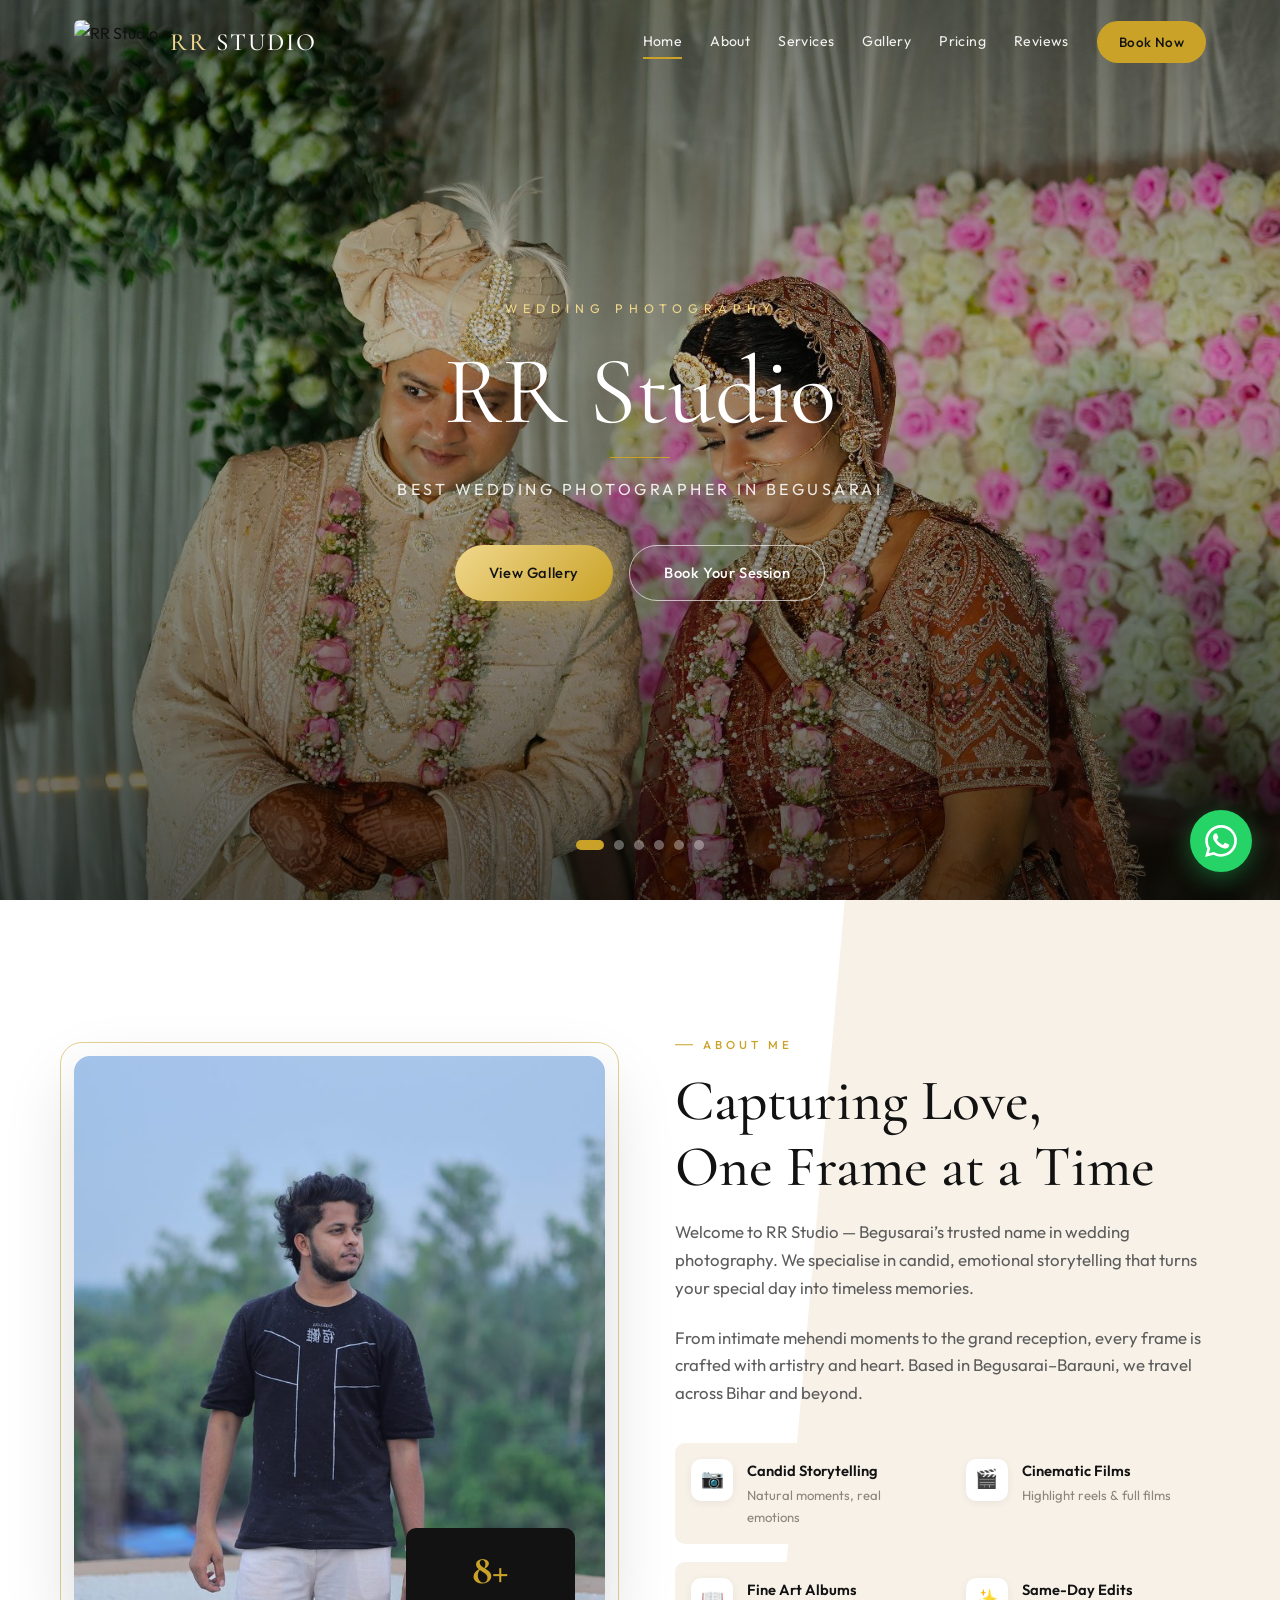
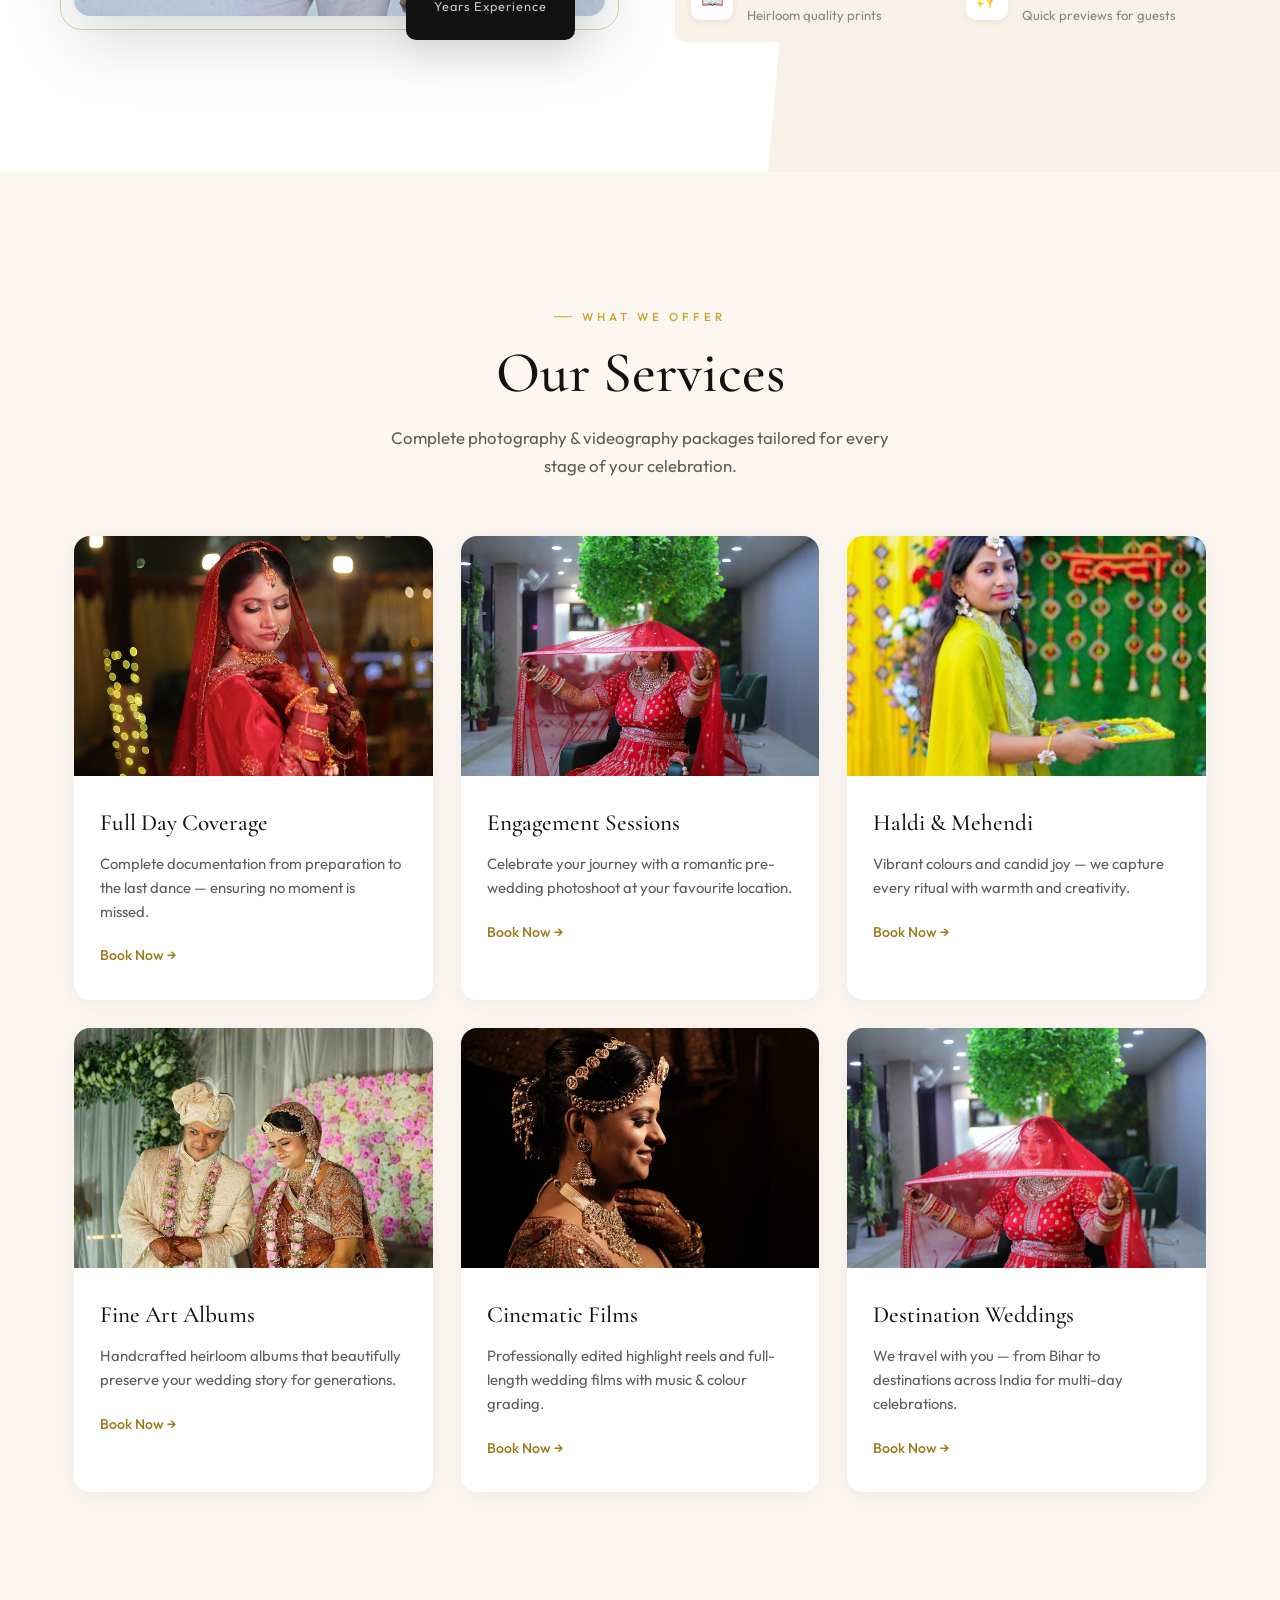
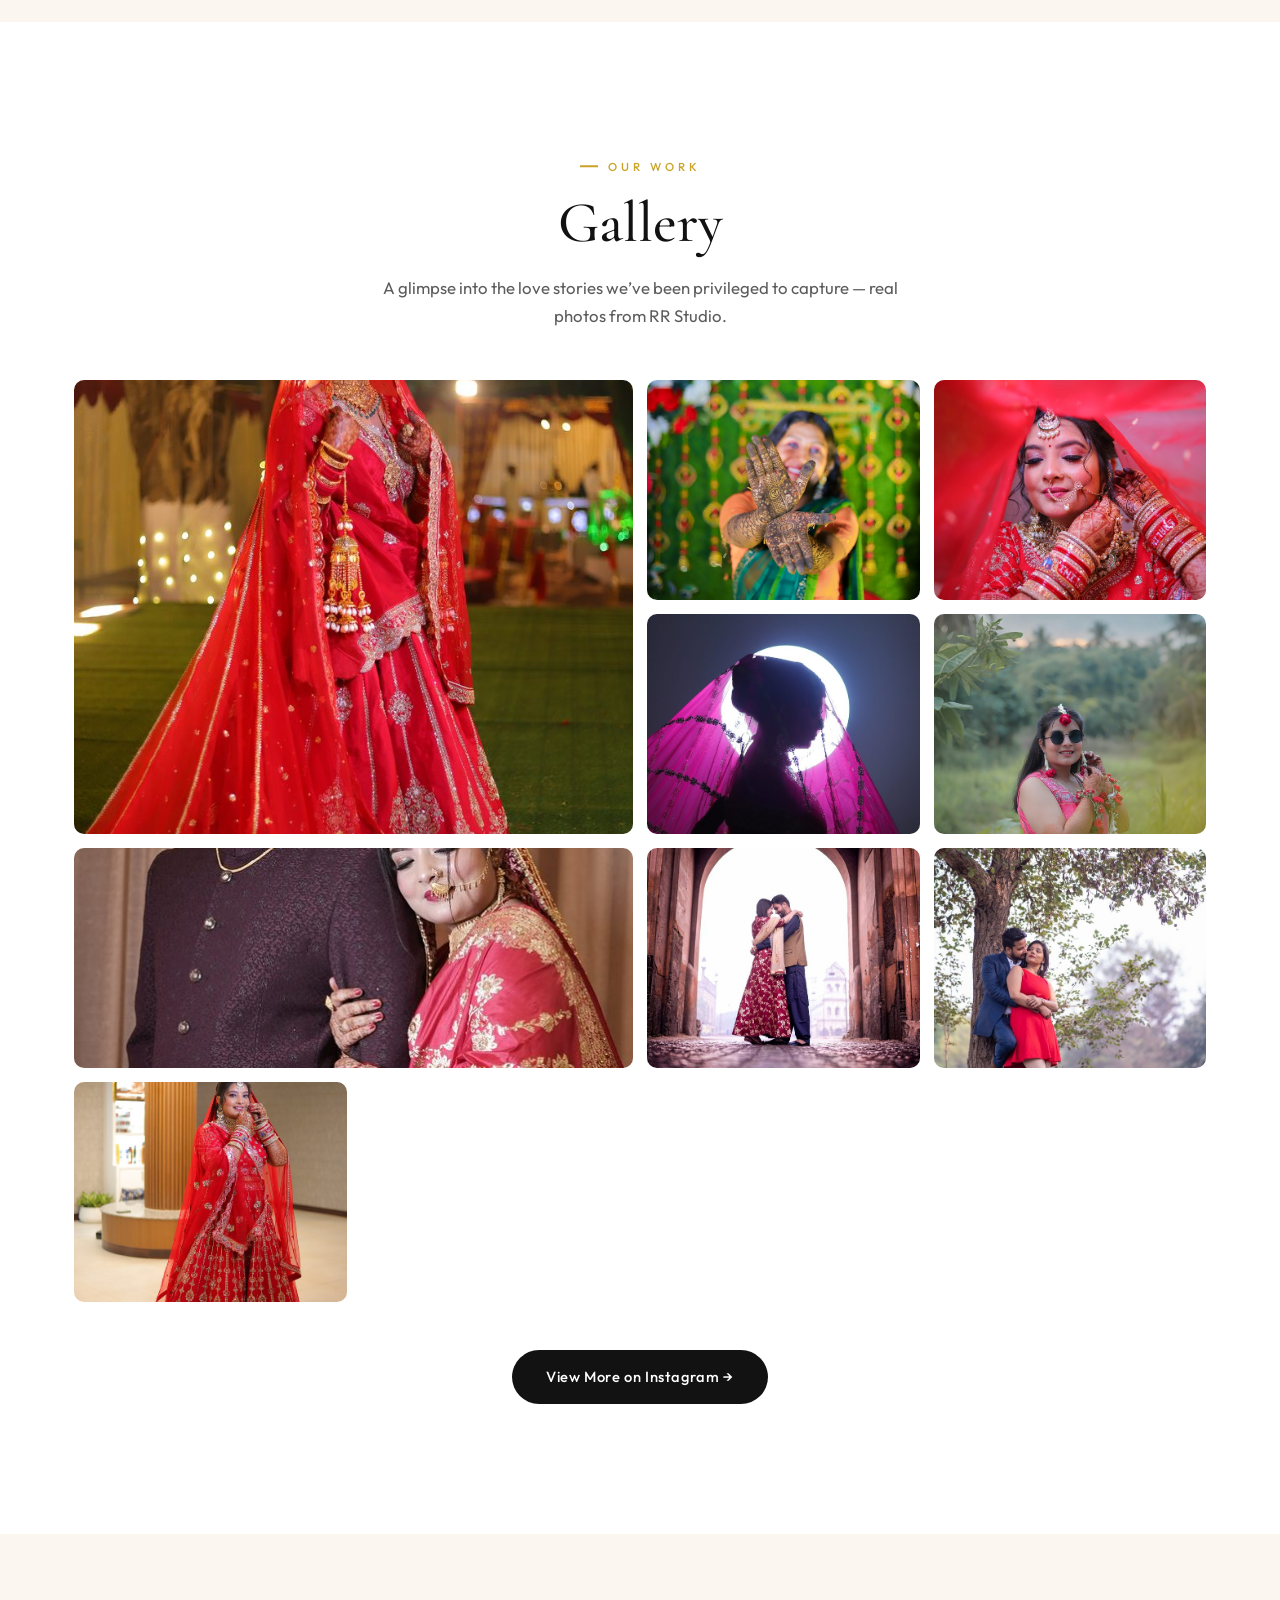
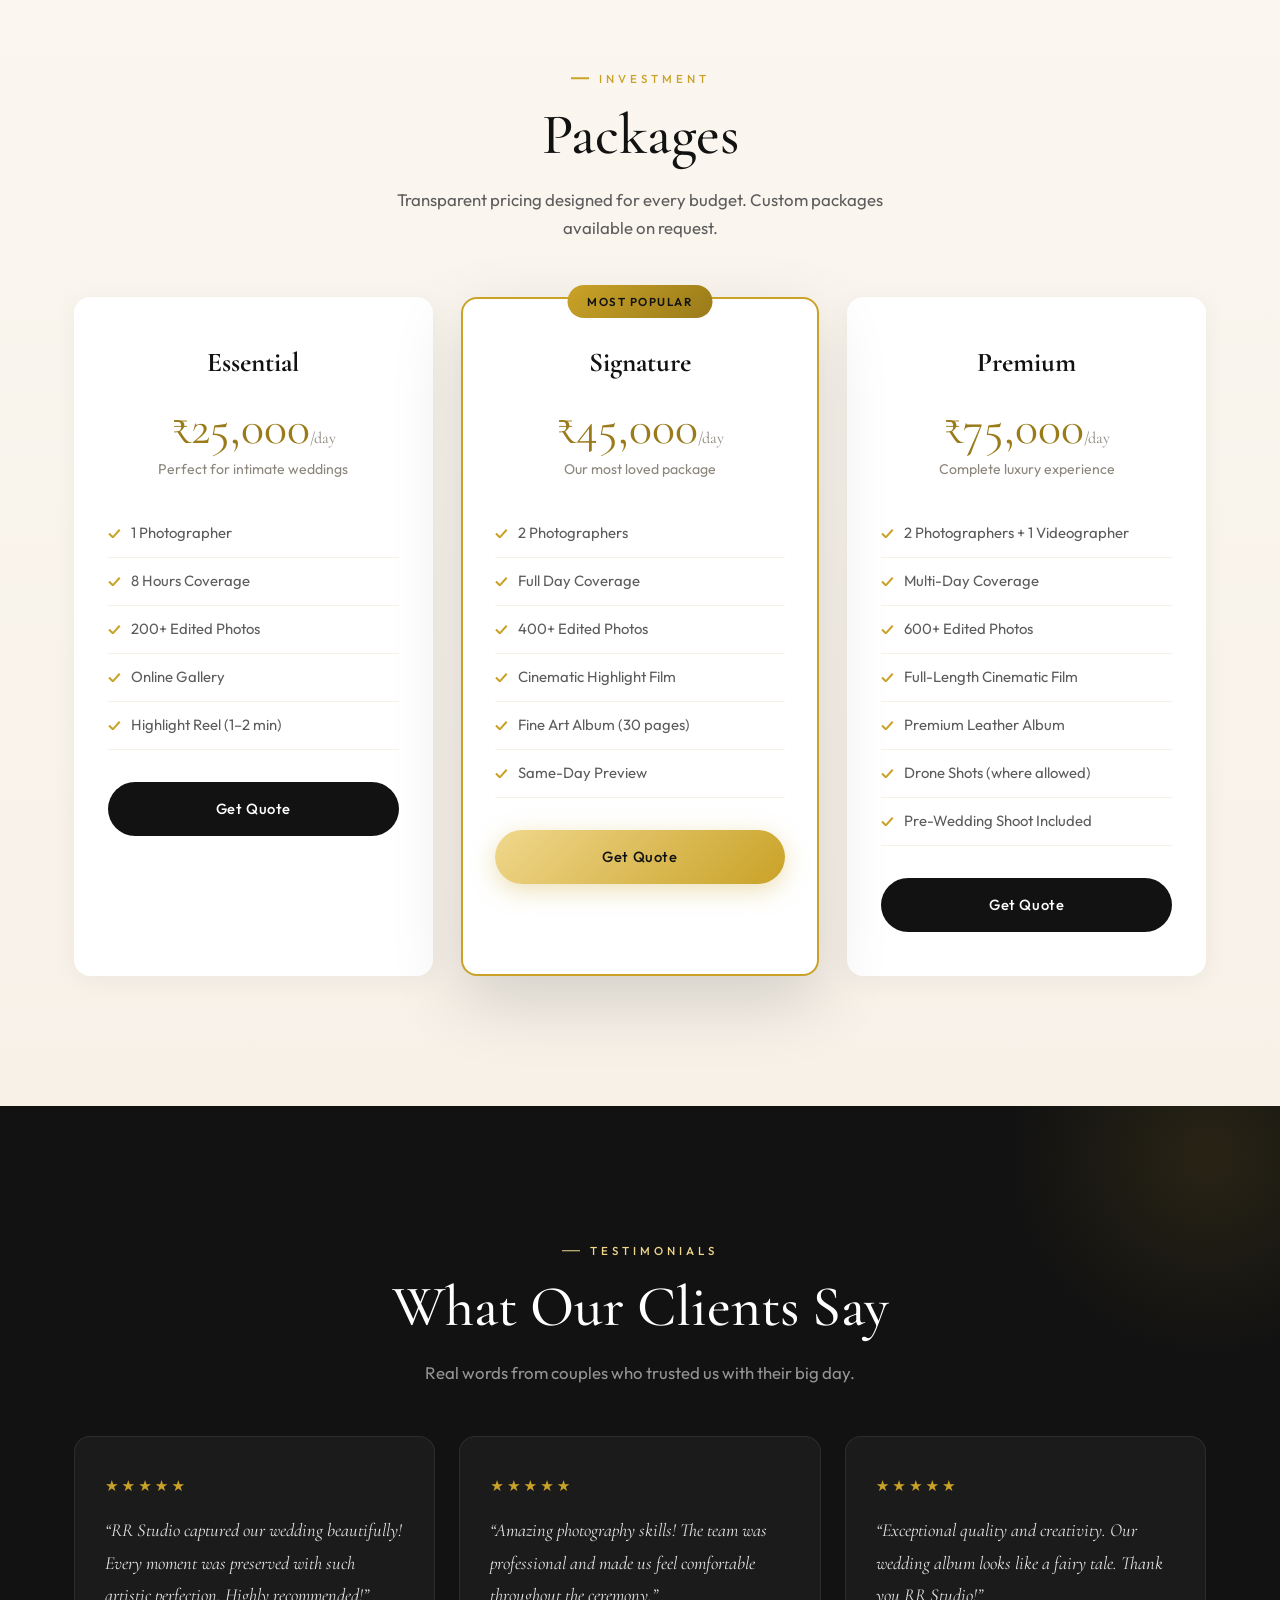
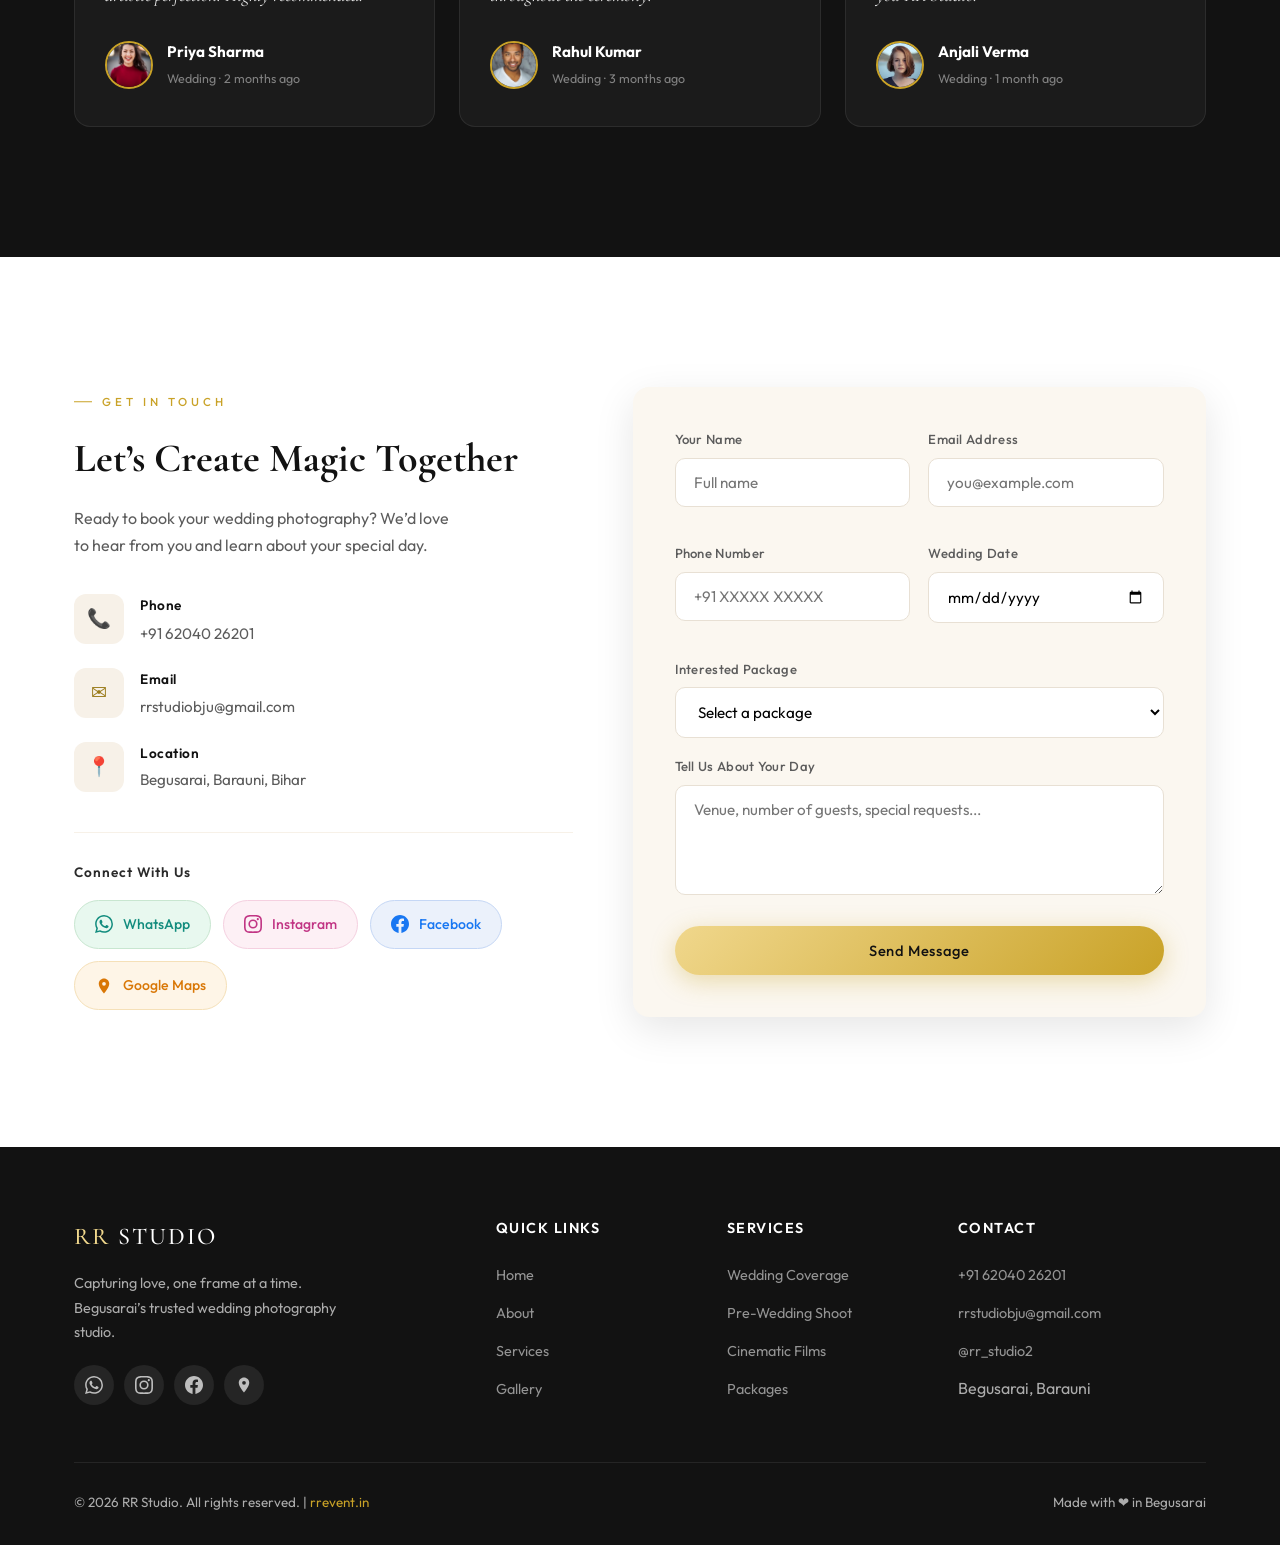
==== commit 838ba826: "Update index.html" ====
--- a/rrevent/index.html
+++ b/rrevent/index.html
@@ -17,7 +17,7 @@
   <header class="header" id="header">
     <div class="container">
       <a href="#home" class="logo">
-        <img src="images/logo-rr.png" alt="RR Studio" class="logo-img" />
+        <img src="https://github.com/codevedicbhr-a11y/rrevent/blob/main/rrevent/images/logo-rr.png" alt="RR Studio" class="logo-img" />
         <span class="logo-text"><span class="logo-accent">RR</span> STUDIO</span>
       </a>
       <nav class="nav" id="nav">
